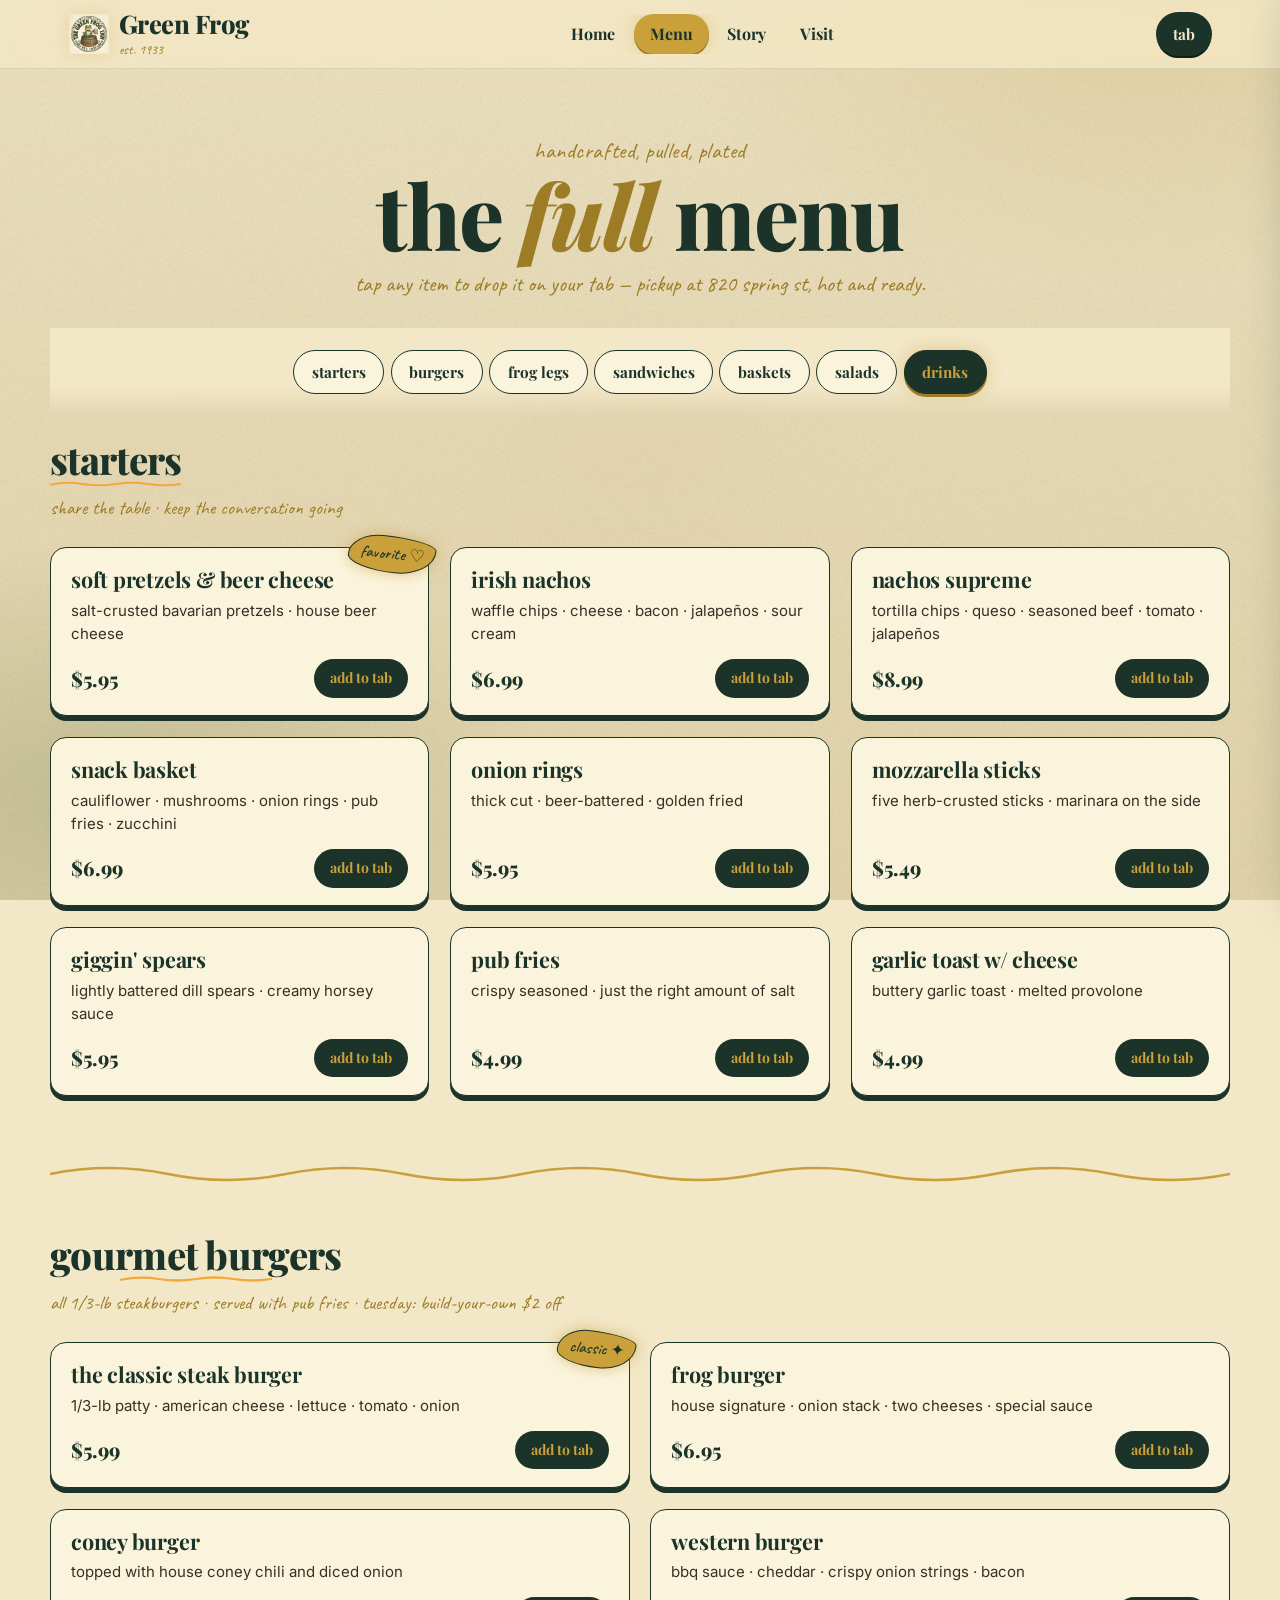
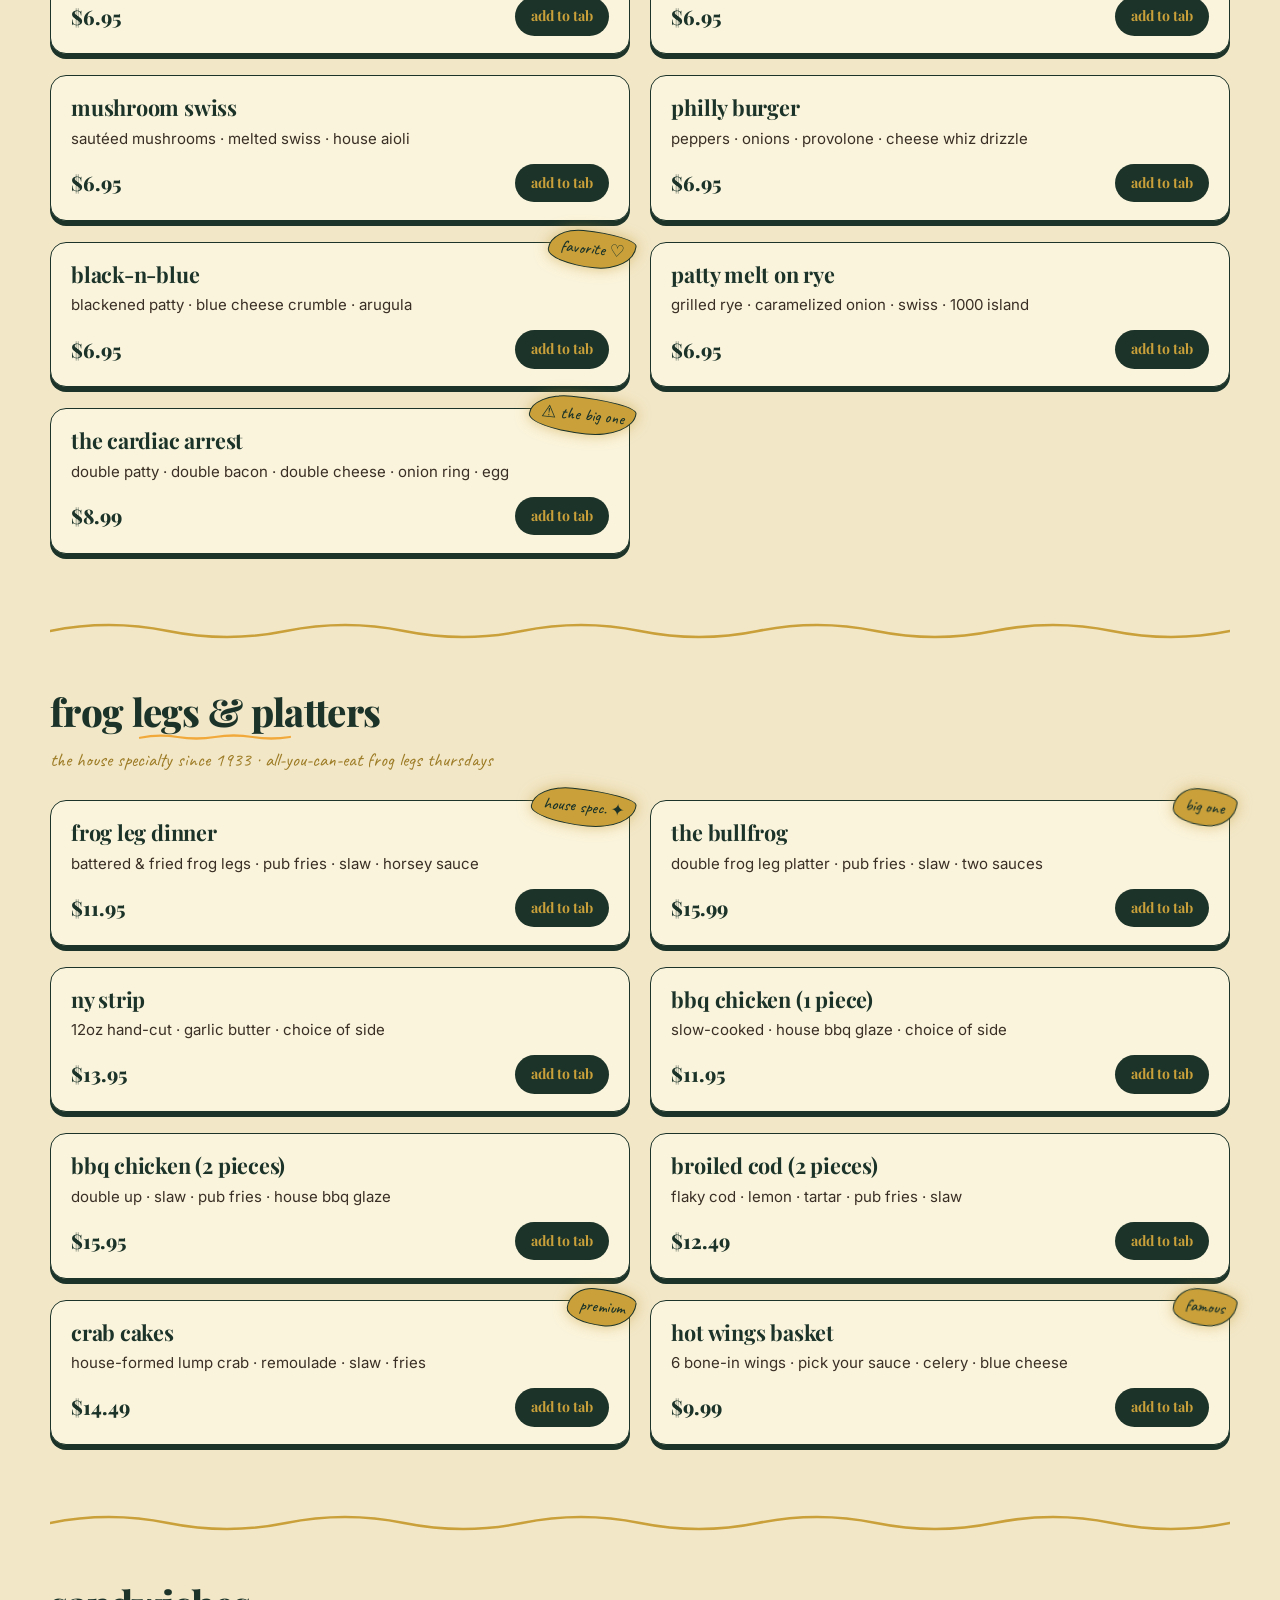
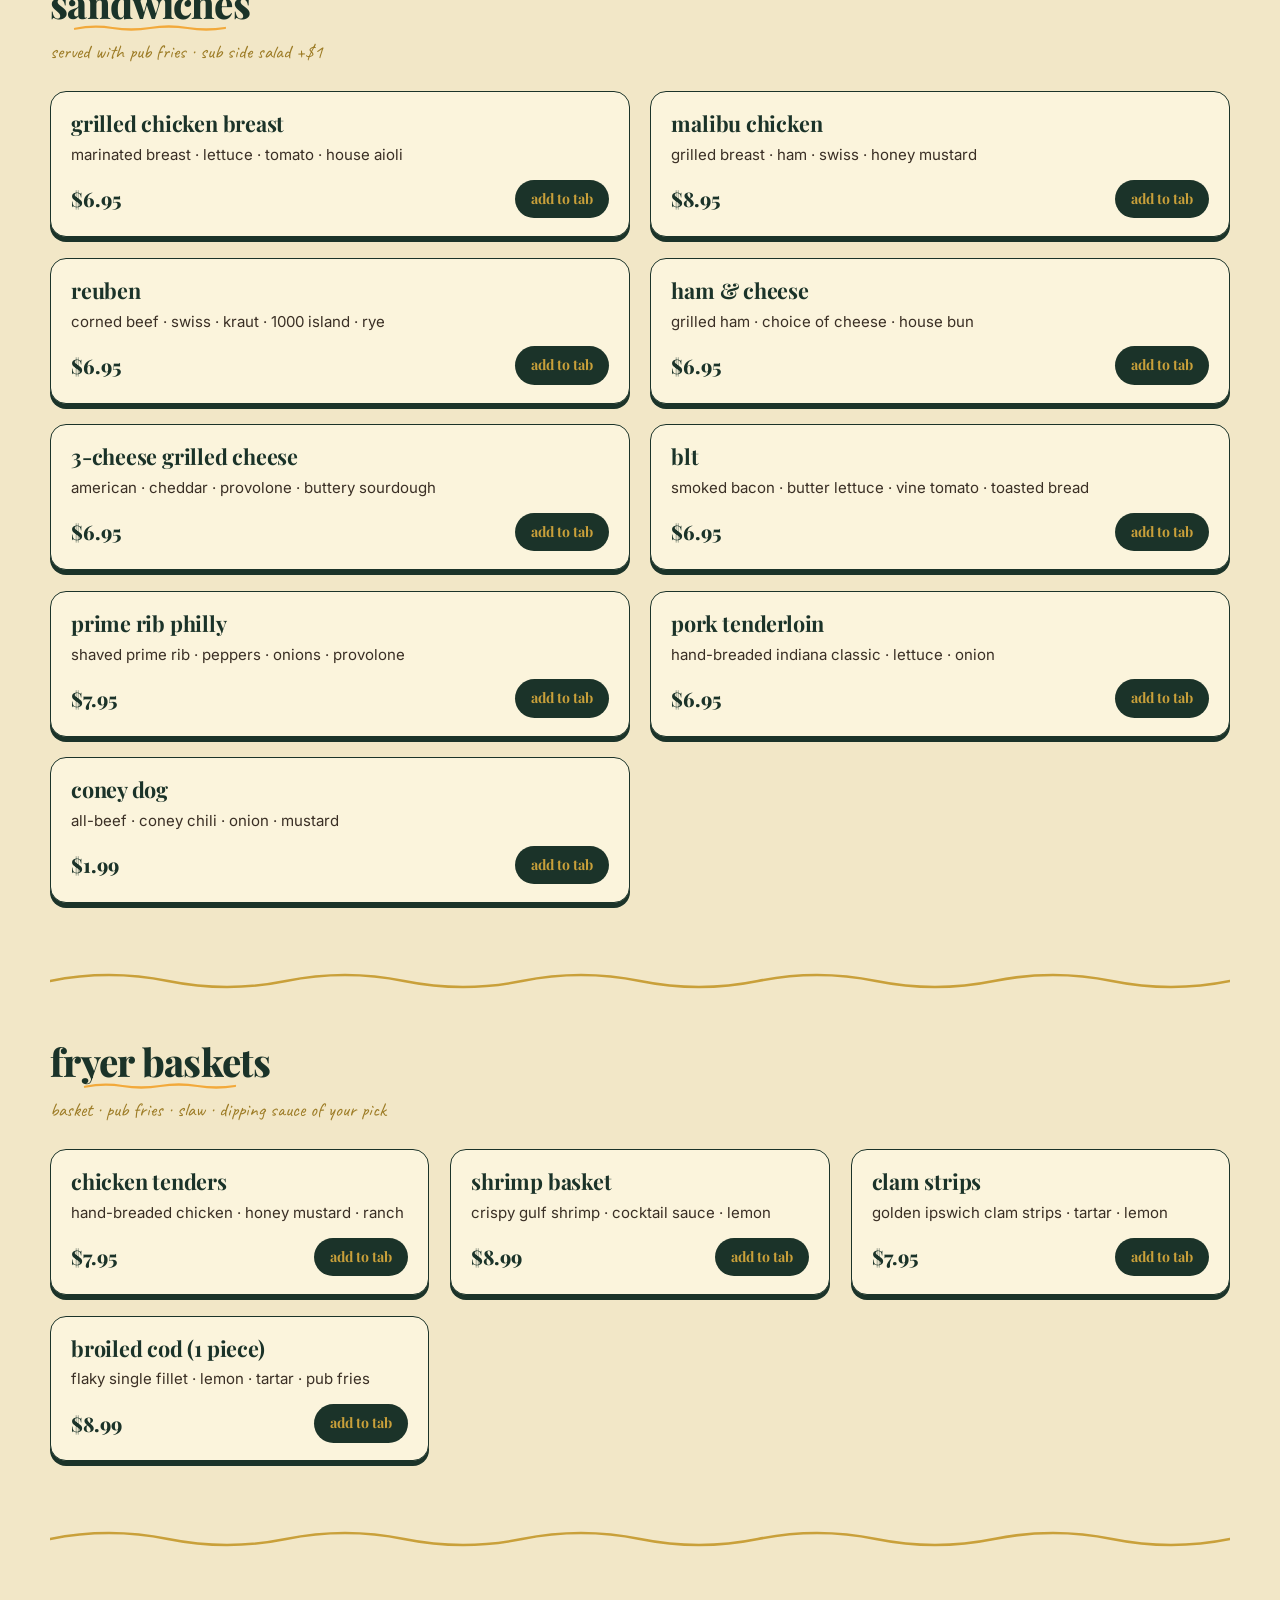
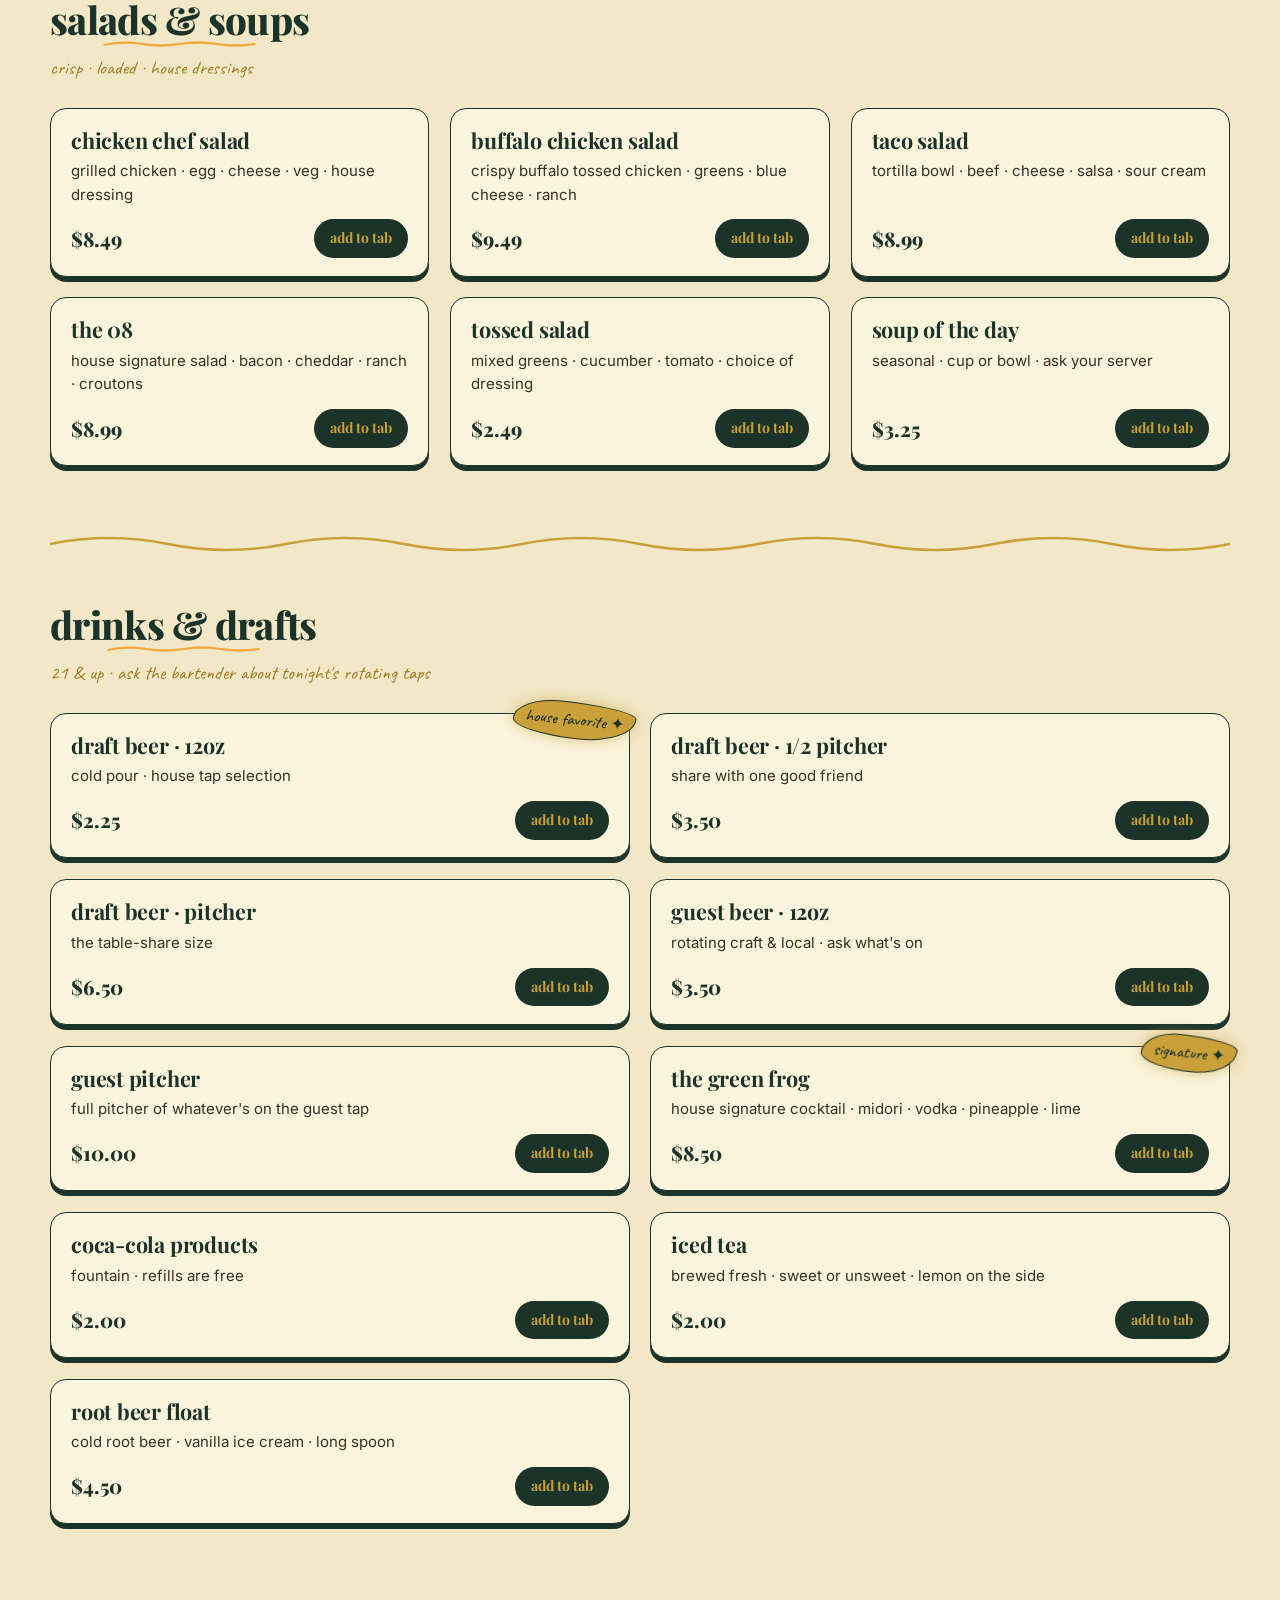
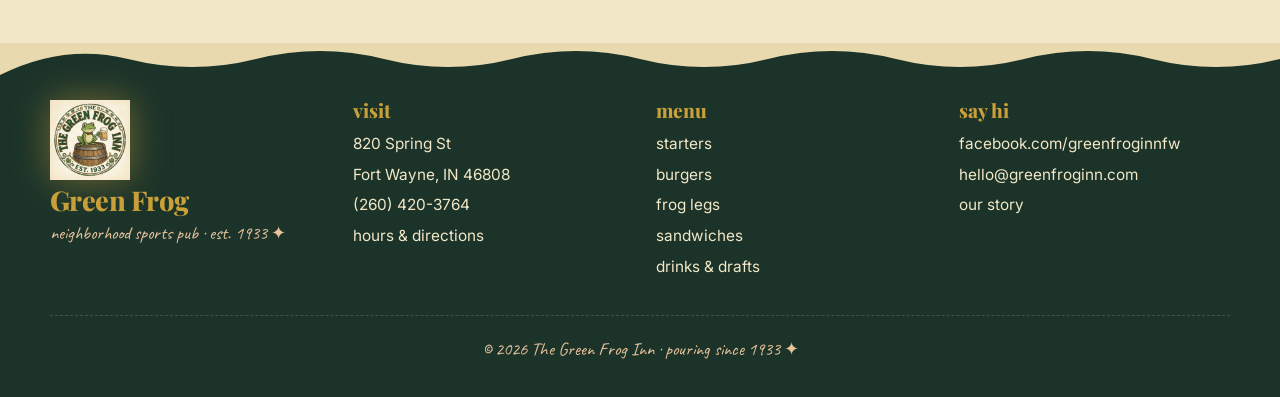
==== menu.html @ 56361b11 "feat: The Green Frog Inn — 1933 neighborhood sports pub demo site 5-page customer site (index/menu/s" ====
<!doctype html>
<html lang="en">
<head>
  <meta charset="utf-8">
  <meta name="viewport" content="width=device-width, initial-scale=1, viewport-fit=cover">
  <meta name="theme-color" content="#1B3329">
  <title>Menu — The Green Frog Inn · Fort Wayne sports pub since 1933</title>
  <meta name="description" content="The full Green Frog Inn menu — starters, gourmet burgers, signature frog legs, sandwiches, baskets, hot wings, drinks &amp; drafts. Order online for pickup at 820 Spring St, Fort Wayne.">
  <link rel="icon" href="assets/img/frog-nav.png">
  <link rel="preconnect" href="https://fonts.googleapis.com">
  <link rel="preconnect" href="https://fonts.gstatic.com" crossorigin>
  <link href="https://fonts.googleapis.com/css2?family=Caveat:wght@400;500;600;700&family=Inter:wght@400;500;600;700;800;900&family=Playfair+Display:ital,wght@0,400..900;1,400..900&display=swap" rel="stylesheet">
  <link rel="stylesheet" href="assets/css/base.css">
  <link rel="stylesheet" href="assets/css/components.css">
  <link rel="stylesheet" href="assets/css/pages.css">
</head>
<body>

<header class="nav" role="banner">
  <div class="wrap nav__row">
    <a class="nav__brand" href="index.html" aria-label="The Green Frog Inn home">
      <img src="assets/img/frog-mark.png" alt="">
      <span>
        <span class="nav__brand-text">Green Frog</span>
        <span class="nav__brand-tag">est. 1933</span>
      </span>
    </a>
    <nav class="nav__links" aria-label="Primary">
      <a class="nav__link" href="index.html">Home</a>
      <a class="nav__link" href="menu.html">Menu</a>
      <a class="nav__link" href="story.html">Story</a>
      <a class="nav__link" href="visit.html">Visit</a>
    </nav>
    <button class="nav__cart" data-cart-open aria-label="Open tab">
      <span>tab</span>
      <span class="nav__cart-count" data-cart-count style="display:none">0</span>
    </button>
  </div>
</header>

<section class="menu-hero wrap-narrow">
  <span class="eyebrow">handcrafted, pulled, plated</span>
  <h1>the <em>full</em> menu</h1>
  <p>tap any item to drop it on your tab — pickup at 820 spring st, hot and ready.</p>
</section>

<div class="wrap">
  <div class="menu-tabs">
    <button class="menu-tab is-active" data-menu-tab="starters">starters</button>
    <button class="menu-tab" data-menu-tab="burgers">burgers</button>
    <button class="menu-tab" data-menu-tab="frog-legs">frog legs</button>
    <button class="menu-tab" data-menu-tab="sandwiches">sandwiches</button>
    <button class="menu-tab" data-menu-tab="baskets">baskets</button>
    <button class="menu-tab" data-menu-tab="salads">salads</button>
    <button class="menu-tab" data-menu-tab="drinks">drinks</button>
  </div>
</div>

<!-- ========== STARTERS ========== -->
<section class="menu-section wrap" id="starters">
  <h2 class="menu-section__title">starters</h2>
  <p class="menu-section__sub">share the table · keep the conversation going</p>
  <div class="menu-grid">

    <article class="item-card">
      <span class="item-card__sticker">favorite ♡</span>
      <h3 class="item-card__name">soft pretzels &amp; beer cheese</h3>
      <p class="item-card__desc">salt-crusted bavarian pretzels · house beer cheese</p>
      <div class="item-card__row">
        <span class="item-card__price">$5.95</span>
        <button class="item-card__add" data-add data-id="pretzel" data-name="soft pretzels &amp; beer cheese" data-price="5.95" data-sub="house beer cheese" data-emoji="🥨"><span>add to tab</span></button>
      </div>
    </article>

    <article class="item-card">
      <h3 class="item-card__name">irish nachos</h3>
      <p class="item-card__desc">waffle chips · cheese · bacon · jalapeños · sour cream</p>
      <div class="item-card__row">
        <span class="item-card__price">$6.99</span>
        <button class="item-card__add" data-add data-id="irish-nachos" data-name="irish nachos" data-price="6.99" data-sub="loaded waffle chips" data-emoji="☘️"><span>add to tab</span></button>
      </div>
    </article>

    <article class="item-card">
      <h3 class="item-card__name">nachos supreme</h3>
      <p class="item-card__desc">tortilla chips · queso · seasoned beef · tomato · jalapeños</p>
      <div class="item-card__row">
        <span class="item-card__price">$8.99</span>
        <button class="item-card__add" data-add data-id="nachos-supreme" data-name="nachos supreme" data-price="8.99" data-sub="loaded · share-size" data-emoji="🌮"><span>add to tab</span></button>
      </div>
    </article>

    <article class="item-card">
      <h3 class="item-card__name">snack basket</h3>
      <p class="item-card__desc">cauliflower · mushrooms · onion rings · pub fries · zucchini</p>
      <div class="item-card__row">
        <span class="item-card__price">$6.99</span>
        <button class="item-card__add" data-add data-id="snack-basket" data-name="snack basket" data-price="6.99" data-sub="five things fried" data-emoji="🍟"><span>add to tab</span></button>
      </div>
    </article>

    <article class="item-card">
      <h3 class="item-card__name">onion rings</h3>
      <p class="item-card__desc">thick cut · beer-battered · golden fried</p>
      <div class="item-card__row">
        <span class="item-card__price">$5.95</span>
        <button class="item-card__add" data-add data-id="onion-rings" data-name="onion rings" data-price="5.95" data-sub="beer-battered" data-emoji="🧅"><span>add to tab</span></button>
      </div>
    </article>

    <article class="item-card">
      <h3 class="item-card__name">mozzarella sticks</h3>
      <p class="item-card__desc">five herb-crusted sticks · marinara on the side</p>
      <div class="item-card__row">
        <span class="item-card__price">$5.49</span>
        <button class="item-card__add" data-add data-id="mozz-sticks" data-name="mozzarella sticks" data-price="5.49" data-sub="5 sticks · marinara" data-emoji="🧀"><span>add to tab</span></button>
      </div>
    </article>

    <article class="item-card">
      <h3 class="item-card__name">giggin' spears</h3>
      <p class="item-card__desc">lightly battered dill spears · creamy horsey sauce</p>
      <div class="item-card__row">
        <span class="item-card__price">$5.95</span>
        <button class="item-card__add" data-add data-id="dill-spears" data-name="giggin' spears" data-price="5.95" data-sub="battered &amp; fried" data-emoji="🥒"><span>add to tab</span></button>
      </div>
    </article>

    <article class="item-card">
      <h3 class="item-card__name">pub fries</h3>
      <p class="item-card__desc">crispy seasoned · just the right amount of salt</p>
      <div class="item-card__row">
        <span class="item-card__price">$4.99</span>
        <button class="item-card__add" data-add data-id="pub-fries" data-name="pub fries" data-price="4.99" data-sub="house seasoning" data-emoji="🍟"><span>add to tab</span></button>
      </div>
    </article>

    <article class="item-card">
      <h3 class="item-card__name">garlic toast w/ cheese</h3>
      <p class="item-card__desc">buttery garlic toast · melted provolone</p>
      <div class="item-card__row">
        <span class="item-card__price">$4.99</span>
        <button class="item-card__add" data-add data-id="garlic-toast" data-name="garlic toast w/ cheese" data-price="4.99" data-sub="provolone melt" data-emoji="🧄"><span>add to tab</span></button>
      </div>
    </article>

  </div>
</section>

<div class="wrap"><div class="squiggle" aria-hidden="true"><svg viewBox="0 0 1200 28" preserveAspectRatio="none"><path d="M0 14 Q60 0 120 14 T240 14 T360 14 T480 14 T600 14 T720 14 T840 14 T960 14 T1080 14 T1200 14" fill="none" stroke="currentColor" stroke-width="3" stroke-linecap="round"/></svg></div></div>

<!-- ========== BURGERS ========== -->
<section class="menu-section wrap" id="burgers">
  <h2 class="menu-section__title">gourmet burgers</h2>
  <p class="menu-section__sub">all 1/3-lb steakburgers · served with pub fries · tuesday: build-your-own $2 off</p>
  <div class="menu-grid menu-grid--2">

    <article class="item-card">
      <span class="item-card__sticker">classic ✦</span>
      <h3 class="item-card__name">the classic steak burger</h3>
      <p class="item-card__desc">1/3-lb patty · american cheese · lettuce · tomato · onion</p>
      <div class="item-card__row">
        <span class="item-card__price">$5.99</span>
        <button class="item-card__add" data-add data-id="classic-burger" data-name="the classic steak burger" data-price="5.99" data-sub="1/3-lb · classic" data-emoji="🍔"><span>add to tab</span></button>
      </div>
    </article>

    <article class="item-card">
      <h3 class="item-card__name">frog burger</h3>
      <p class="item-card__desc">house signature · onion stack · two cheeses · special sauce</p>
      <div class="item-card__row">
        <span class="item-card__price">$6.95</span>
        <button class="item-card__add" data-add data-id="frog-burger" data-name="frog burger" data-price="6.95" data-sub="onion stack · two cheese" data-emoji="🐸"><span>add to tab</span></button>
      </div>
    </article>

    <article class="item-card">
      <h3 class="item-card__name">coney burger</h3>
      <p class="item-card__desc">topped with house coney chili and diced onion</p>
      <div class="item-card__row">
        <span class="item-card__price">$6.95</span>
        <button class="item-card__add" data-add data-id="coney-burger" data-name="coney burger" data-price="6.95" data-sub="coney chili · onion"><span>add to tab</span></button>
      </div>
    </article>

    <article class="item-card">
      <h3 class="item-card__name">western burger</h3>
      <p class="item-card__desc">bbq sauce · cheddar · crispy onion strings · bacon</p>
      <div class="item-card__row">
        <span class="item-card__price">$6.95</span>
        <button class="item-card__add" data-add data-id="western-burger" data-name="western burger" data-price="6.95" data-sub="bbq · bacon · onion"><span>add to tab</span></button>
      </div>
    </article>

    <article class="item-card">
      <h3 class="item-card__name">mushroom swiss</h3>
      <p class="item-card__desc">sautéed mushrooms · melted swiss · house aioli</p>
      <div class="item-card__row">
        <span class="item-card__price">$6.95</span>
        <button class="item-card__add" data-add data-id="mushroom-swiss" data-name="mushroom swiss burger" data-price="6.95" data-sub="mushrooms · swiss"><span>add to tab</span></button>
      </div>
    </article>

    <article class="item-card">
      <h3 class="item-card__name">philly burger</h3>
      <p class="item-card__desc">peppers · onions · provolone · cheese whiz drizzle</p>
      <div class="item-card__row">
        <span class="item-card__price">$6.95</span>
        <button class="item-card__add" data-add data-id="philly-burger" data-name="philly burger" data-price="6.95" data-sub="peppers · onions · cheese"><span>add to tab</span></button>
      </div>
    </article>

    <article class="item-card">
      <span class="item-card__sticker">favorite ♡</span>
      <h3 class="item-card__name">black-n-blue</h3>
      <p class="item-card__desc">blackened patty · blue cheese crumble · arugula</p>
      <div class="item-card__row">
        <span class="item-card__price">$6.95</span>
        <button class="item-card__add" data-add data-id="black-blue" data-name="black-n-blue burger" data-price="6.95" data-sub="blackened · blue cheese"><span>add to tab</span></button>
      </div>
    </article>

    <article class="item-card">
      <h3 class="item-card__name">patty melt on rye</h3>
      <p class="item-card__desc">grilled rye · caramelized onion · swiss · 1000 island</p>
      <div class="item-card__row">
        <span class="item-card__price">$6.95</span>
        <button class="item-card__add" data-add data-id="patty-melt" data-name="patty melt on rye" data-price="6.95" data-sub="rye · swiss · onion"><span>add to tab</span></button>
      </div>
    </article>

    <article class="item-card">
      <span class="item-card__sticker">⚠ the big one</span>
      <h3 class="item-card__name">the cardiac arrest</h3>
      <p class="item-card__desc">double patty · double bacon · double cheese · onion ring · egg</p>
      <div class="item-card__row">
        <span class="item-card__price">$8.99</span>
        <button class="item-card__add" data-add data-id="cardiac" data-name="the cardiac arrest" data-price="8.99" data-sub="double everything"><span>add to tab</span></button>
      </div>
    </article>

  </div>
</section>

<div class="wrap"><div class="squiggle" aria-hidden="true"><svg viewBox="0 0 1200 28" preserveAspectRatio="none"><path d="M0 14 Q60 0 120 14 T240 14 T360 14 T480 14 T600 14 T720 14 T840 14 T960 14 T1080 14 T1200 14" fill="none" stroke="currentColor" stroke-width="3" stroke-linecap="round"/></svg></div></div>

<!-- ========== FROG LEGS / PLATTERS ========== -->
<section class="menu-section wrap" id="frog-legs">
  <h2 class="menu-section__title">frog legs &amp; platters</h2>
  <p class="menu-section__sub">the house specialty since 1933 · all-you-can-eat frog legs thursdays</p>
  <div class="menu-grid menu-grid--2">

    <article class="item-card">
      <span class="item-card__sticker">house spec. ✦</span>
      <h3 class="item-card__name">frog leg dinner</h3>
      <p class="item-card__desc">battered &amp; fried frog legs · pub fries · slaw · horsey sauce</p>
      <div class="item-card__row">
        <span class="item-card__price">$11.95</span>
        <button class="item-card__add" data-add data-id="frog-legs" data-name="frog leg dinner" data-price="11.95" data-sub="signature · since 1933" data-emoji="🐸"><span>add to tab</span></button>
      </div>
    </article>

    <article class="item-card">
      <span class="item-card__sticker">big one</span>
      <h3 class="item-card__name">the bullfrog</h3>
      <p class="item-card__desc">double frog leg platter · pub fries · slaw · two sauces</p>
      <div class="item-card__row">
        <span class="item-card__price">$15.99</span>
        <button class="item-card__add" data-add data-id="bullfrog" data-name="the bullfrog" data-price="15.99" data-sub="double up · 2 sauces" data-emoji="🐸"><span>add to tab</span></button>
      </div>
    </article>

    <article class="item-card">
      <h3 class="item-card__name">ny strip</h3>
      <p class="item-card__desc">12oz hand-cut · garlic butter · choice of side</p>
      <div class="item-card__row">
        <span class="item-card__price">$13.95</span>
        <button class="item-card__add" data-add data-id="ny-strip" data-name="ny strip" data-price="13.95" data-sub="12oz hand-cut" data-emoji="🥩"><span>add to tab</span></button>
      </div>
    </article>

    <article class="item-card">
      <h3 class="item-card__name">bbq chicken (1 piece)</h3>
      <p class="item-card__desc">slow-cooked · house bbq glaze · choice of side</p>
      <div class="item-card__row">
        <span class="item-card__price">$11.95</span>
        <button class="item-card__add" data-add data-id="bbq-chicken-1" data-name="bbq chicken · 1 piece" data-price="11.95" data-sub="house bbq" data-emoji="🍗"><span>add to tab</span></button>
      </div>
    </article>

    <article class="item-card">
      <h3 class="item-card__name">bbq chicken (2 pieces)</h3>
      <p class="item-card__desc">double up · slaw · pub fries · house bbq glaze</p>
      <div class="item-card__row">
        <span class="item-card__price">$15.95</span>
        <button class="item-card__add" data-add data-id="bbq-chicken-2" data-name="bbq chicken · 2 pieces" data-price="15.95" data-sub="double · 2 sides" data-emoji="🍗"><span>add to tab</span></button>
      </div>
    </article>

    <article class="item-card">
      <h3 class="item-card__name">broiled cod (2 pieces)</h3>
      <p class="item-card__desc">flaky cod · lemon · tartar · pub fries · slaw</p>
      <div class="item-card__row">
        <span class="item-card__price">$12.49</span>
        <button class="item-card__add" data-add data-id="cod-2" data-name="broiled cod · 2 pieces" data-price="12.49" data-sub="lemon · tartar" data-emoji="🐟"><span>add to tab</span></button>
      </div>
    </article>

    <article class="item-card">
      <span class="item-card__sticker">premium</span>
      <h3 class="item-card__name">crab cakes</h3>
      <p class="item-card__desc">house-formed lump crab · remoulade · slaw · fries</p>
      <div class="item-card__row">
        <span class="item-card__price">$14.49</span>
        <button class="item-card__add" data-add data-id="crab-cakes" data-name="crab cakes" data-price="14.49" data-sub="lump · remoulade" data-emoji="🦀"><span>add to tab</span></button>
      </div>
    </article>

    <article class="item-card">
      <span class="item-card__sticker">famous</span>
      <h3 class="item-card__name">hot wings basket</h3>
      <p class="item-card__desc">6 bone-in wings · pick your sauce · celery · blue cheese</p>
      <div class="item-card__row">
        <span class="item-card__price">$9.99</span>
        <button class="item-card__add" data-add data-id="wings-basket" data-name="hot wings basket" data-price="9.99" data-sub="6 wings · pick sauce" data-emoji="🔥"><span>add to tab</span></button>
      </div>
    </article>

  </div>
</section>

<div class="wrap"><div class="squiggle" aria-hidden="true"><svg viewBox="0 0 1200 28" preserveAspectRatio="none"><path d="M0 14 Q60 0 120 14 T240 14 T360 14 T480 14 T600 14 T720 14 T840 14 T960 14 T1080 14 T1200 14" fill="none" stroke="currentColor" stroke-width="3" stroke-linecap="round"/></svg></div></div>

<!-- ========== SANDWICHES ========== -->
<section class="menu-section wrap" id="sandwiches">
  <h2 class="menu-section__title">sandwiches</h2>
  <p class="menu-section__sub">served with pub fries · sub side salad +$1</p>
  <div class="menu-grid menu-grid--2">

    <article class="item-card">
      <h3 class="item-card__name">grilled chicken breast</h3>
      <p class="item-card__desc">marinated breast · lettuce · tomato · house aioli</p>
      <div class="item-card__row">
        <span class="item-card__price">$6.95</span>
        <button class="item-card__add" data-add data-id="grilled-chicken" data-name="grilled chicken breast" data-price="6.95" data-sub="lettuce · tomato"><span>add to tab</span></button>
      </div>
    </article>

    <article class="item-card">
      <h3 class="item-card__name">malibu chicken</h3>
      <p class="item-card__desc">grilled breast · ham · swiss · honey mustard</p>
      <div class="item-card__row">
        <span class="item-card__price">$8.95</span>
        <button class="item-card__add" data-add data-id="malibu-chicken" data-name="malibu chicken" data-price="8.95" data-sub="ham · swiss · honey mustard"><span>add to tab</span></button>
      </div>
    </article>

    <article class="item-card">
      <h3 class="item-card__name">reuben</h3>
      <p class="item-card__desc">corned beef · swiss · kraut · 1000 island · rye</p>
      <div class="item-card__row">
        <span class="item-card__price">$6.95</span>
        <button class="item-card__add" data-add data-id="reuben" data-name="reuben" data-price="6.95" data-sub="corned beef · rye"><span>add to tab</span></button>
      </div>
    </article>

    <article class="item-card">
      <h3 class="item-card__name">ham &amp; cheese</h3>
      <p class="item-card__desc">grilled ham · choice of cheese · house bun</p>
      <div class="item-card__row">
        <span class="item-card__price">$6.95</span>
        <button class="item-card__add" data-add data-id="ham-cheese" data-name="ham &amp; cheese" data-price="6.95" data-sub="pick your cheese"><span>add to tab</span></button>
      </div>
    </article>

    <article class="item-card">
      <h3 class="item-card__name">3-cheese grilled cheese</h3>
      <p class="item-card__desc">american · cheddar · provolone · buttery sourdough</p>
      <div class="item-card__row">
        <span class="item-card__price">$6.95</span>
        <button class="item-card__add" data-add data-id="grilled-cheese" data-name="3-cheese grilled cheese" data-price="6.95" data-sub="three cheeses · sourdough" data-emoji="🧀"><span>add to tab</span></button>
      </div>
    </article>

    <article class="item-card">
      <h3 class="item-card__name">blt</h3>
      <p class="item-card__desc">smoked bacon · butter lettuce · vine tomato · toasted bread</p>
      <div class="item-card__row">
        <span class="item-card__price">$6.95</span>
        <button class="item-card__add" data-add data-id="blt" data-name="b.l.t." data-price="6.95" data-sub="classic" data-emoji="🥓"><span>add to tab</span></button>
      </div>
    </article>

    <article class="item-card">
      <h3 class="item-card__name">prime rib philly</h3>
      <p class="item-card__desc">shaved prime rib · peppers · onions · provolone</p>
      <div class="item-card__row">
        <span class="item-card__price">$7.95</span>
        <button class="item-card__add" data-add data-id="prime-philly" data-name="prime rib philly" data-price="7.95" data-sub="prime rib · provolone"><span>add to tab</span></button>
      </div>
    </article>

    <article class="item-card">
      <h3 class="item-card__name">pork tenderloin</h3>
      <p class="item-card__desc">hand-breaded indiana classic · lettuce · onion</p>
      <div class="item-card__row">
        <span class="item-card__price">$6.95</span>
        <button class="item-card__add" data-add data-id="pork-tenderloin" data-name="pork tenderloin" data-price="6.95" data-sub="hand-breaded"><span>add to tab</span></button>
      </div>
    </article>

    <article class="item-card">
      <h3 class="item-card__name">coney dog</h3>
      <p class="item-card__desc">all-beef · coney chili · onion · mustard</p>
      <div class="item-card__row">
        <span class="item-card__price">$1.99</span>
        <button class="item-card__add" data-add data-id="coney-dog" data-name="coney dog" data-price="1.99" data-sub="chili · onion · mustard" data-emoji="🌭"><span>add to tab</span></button>
      </div>
    </article>

  </div>
</section>

<div class="wrap"><div class="squiggle" aria-hidden="true"><svg viewBox="0 0 1200 28" preserveAspectRatio="none"><path d="M0 14 Q60 0 120 14 T240 14 T360 14 T480 14 T600 14 T720 14 T840 14 T960 14 T1080 14 T1200 14" fill="none" stroke="currentColor" stroke-width="3" stroke-linecap="round"/></svg></div></div>

<!-- ========== BASKETS ========== -->
<section class="menu-section wrap" id="baskets">
  <h2 class="menu-section__title">fryer baskets</h2>
  <p class="menu-section__sub">basket · pub fries · slaw · dipping sauce of your pick</p>
  <div class="menu-grid">

    <article class="item-card">
      <h3 class="item-card__name">chicken tenders</h3>
      <p class="item-card__desc">hand-breaded chicken · honey mustard · ranch</p>
      <div class="item-card__row">
        <span class="item-card__price">$7.95</span>
        <button class="item-card__add" data-add data-id="tenders" data-name="chicken tenders basket" data-price="7.95" data-sub="hand-breaded"><span>add to tab</span></button>
      </div>
    </article>

    <article class="item-card">
      <h3 class="item-card__name">shrimp basket</h3>
      <p class="item-card__desc">crispy gulf shrimp · cocktail sauce · lemon</p>
      <div class="item-card__row">
        <span class="item-card__price">$8.99</span>
        <button class="item-card__add" data-add data-id="shrimp-basket" data-name="shrimp basket" data-price="8.99" data-sub="gulf · cocktail" data-emoji="🦐"><span>add to tab</span></button>
      </div>
    </article>

    <article class="item-card">
      <h3 class="item-card__name">clam strips</h3>
      <p class="item-card__desc">golden ipswich clam strips · tartar · lemon</p>
      <div class="item-card__row">
        <span class="item-card__price">$7.95</span>
        <button class="item-card__add" data-add data-id="clams" data-name="clam strips basket" data-price="7.95" data-sub="ipswich · tartar"><span>add to tab</span></button>
      </div>
    </article>

    <article class="item-card">
      <h3 class="item-card__name">broiled cod (1 piece)</h3>
      <p class="item-card__desc">flaky single fillet · lemon · tartar · pub fries</p>
      <div class="item-card__row">
        <span class="item-card__price">$8.99</span>
        <button class="item-card__add" data-add data-id="cod-1" data-name="broiled cod · 1 piece" data-price="8.99" data-sub="single fillet"><span>add to tab</span></button>
      </div>
    </article>

  </div>
</section>

<div class="wrap"><div class="squiggle" aria-hidden="true"><svg viewBox="0 0 1200 28" preserveAspectRatio="none"><path d="M0 14 Q60 0 120 14 T240 14 T360 14 T480 14 T600 14 T720 14 T840 14 T960 14 T1080 14 T1200 14" fill="none" stroke="currentColor" stroke-width="3" stroke-linecap="round"/></svg></div></div>

<!-- ========== SALADS &amp; SOUPS ========== -->
<section class="menu-section wrap" id="salads">
  <h2 class="menu-section__title">salads &amp; soups</h2>
  <p class="menu-section__sub">crisp · loaded · house dressings</p>
  <div class="menu-grid">

    <article class="item-card">
      <h3 class="item-card__name">chicken chef salad</h3>
      <p class="item-card__desc">grilled chicken · egg · cheese · veg · house dressing</p>
      <div class="item-card__row">
        <span class="item-card__price">$8.49</span>
        <button class="item-card__add" data-add data-id="chef-salad" data-name="chicken chef salad" data-price="8.49" data-sub="grilled chicken · egg"><span>add to tab</span></button>
      </div>
    </article>

    <article class="item-card">
      <h3 class="item-card__name">buffalo chicken salad</h3>
      <p class="item-card__desc">crispy buffalo tossed chicken · greens · blue cheese · ranch</p>
      <div class="item-card__row">
        <span class="item-card__price">$9.49</span>
        <button class="item-card__add" data-add data-id="buffalo-salad" data-name="buffalo chicken salad" data-price="9.49" data-sub="buffalo · blue cheese"><span>add to tab</span></button>
      </div>
    </article>

    <article class="item-card">
      <h3 class="item-card__name">taco salad</h3>
      <p class="item-card__desc">tortilla bowl · beef · cheese · salsa · sour cream</p>
      <div class="item-card__row">
        <span class="item-card__price">$8.99</span>
        <button class="item-card__add" data-add data-id="taco-salad" data-name="taco salad" data-price="8.99" data-sub="loaded bowl"><span>add to tab</span></button>
      </div>
    </article>

    <article class="item-card">
      <h3 class="item-card__name">the 08</h3>
      <p class="item-card__desc">house signature salad · bacon · cheddar · ranch · croutons</p>
      <div class="item-card__row">
        <span class="item-card__price">$8.99</span>
        <button class="item-card__add" data-add data-id="the-08" data-name="the 08 salad" data-price="8.99" data-sub="house signature"><span>add to tab</span></button>
      </div>
    </article>

    <article class="item-card">
      <h3 class="item-card__name">tossed salad</h3>
      <p class="item-card__desc">mixed greens · cucumber · tomato · choice of dressing</p>
      <div class="item-card__row">
        <span class="item-card__price">$2.49</span>
        <button class="item-card__add" data-add data-id="tossed-salad" data-name="tossed salad" data-price="2.49" data-sub="side · house dressing" data-emoji="🥗"><span>add to tab</span></button>
      </div>
    </article>

    <article class="item-card">
      <h3 class="item-card__name">soup of the day</h3>
      <p class="item-card__desc">seasonal · cup or bowl · ask your server</p>
      <div class="item-card__row">
        <span class="item-card__price">$3.25</span>
        <button class="item-card__add" data-add data-id="soup-day" data-name="soup of the day" data-price="3.25" data-sub="cup · seasonal" data-emoji="🥣"><span>add to tab</span></button>
      </div>
    </article>

  </div>
</section>

<div class="wrap"><div class="squiggle" aria-hidden="true"><svg viewBox="0 0 1200 28" preserveAspectRatio="none"><path d="M0 14 Q60 0 120 14 T240 14 T360 14 T480 14 T600 14 T720 14 T840 14 T960 14 T1080 14 T1200 14" fill="none" stroke="currentColor" stroke-width="3" stroke-linecap="round"/></svg></div></div>

<!-- ========== DRINKS ========== -->
<section class="menu-section wrap" id="drinks">
  <h2 class="menu-section__title">drinks &amp; drafts</h2>
  <p class="menu-section__sub">21 &amp; up · ask the bartender about tonight's rotating taps</p>
  <div class="menu-grid menu-grid--2">

    <article class="item-card">
      <span class="item-card__sticker">house favorite ✦</span>
      <h3 class="item-card__name">draft beer · 12oz</h3>
      <p class="item-card__desc">cold pour · house tap selection</p>
      <div class="item-card__row">
        <span class="item-card__price">$2.25</span>
        <button class="item-card__add" data-add data-id="draft-12" data-name="draft beer · 12oz" data-price="2.25" data-sub="house tap" data-emoji="🍺"><span>add to tab</span></button>
      </div>
    </article>

    <article class="item-card">
      <h3 class="item-card__name">draft beer · 1/2 pitcher</h3>
      <p class="item-card__desc">share with one good friend</p>
      <div class="item-card__row">
        <span class="item-card__price">$3.50</span>
        <button class="item-card__add" data-add data-id="draft-half" data-name="draft beer · half pitcher" data-price="3.50" data-sub="half pitcher" data-emoji="🍺"><span>add to tab</span></button>
      </div>
    </article>

    <article class="item-card">
      <h3 class="item-card__name">draft beer · pitcher</h3>
      <p class="item-card__desc">the table-share size</p>
      <div class="item-card__row">
        <span class="item-card__price">$6.50</span>
        <button class="item-card__add" data-add data-id="draft-pitcher" data-name="draft beer · pitcher" data-price="6.50" data-sub="full pitcher" data-emoji="🍺"><span>add to tab</span></button>
      </div>
    </article>

    <article class="item-card">
      <h3 class="item-card__name">guest beer · 12oz</h3>
      <p class="item-card__desc">rotating craft &amp; local · ask what's on</p>
      <div class="item-card__row">
        <span class="item-card__price">$3.50</span>
        <button class="item-card__add" data-add data-id="guest-12" data-name="guest beer · 12oz" data-price="3.50" data-sub="rotating craft" data-emoji="🍻"><span>add to tab</span></button>
      </div>
    </article>

    <article class="item-card">
      <h3 class="item-card__name">guest pitcher</h3>
      <p class="item-card__desc">full pitcher of whatever's on the guest tap</p>
      <div class="item-card__row">
        <span class="item-card__price">$10.00</span>
        <button class="item-card__add" data-add data-id="guest-pitcher" data-name="guest pitcher" data-price="10.00" data-sub="guest tap · full" data-emoji="🍻"><span>add to tab</span></button>
      </div>
    </article>

    <article class="item-card">
      <span class="item-card__sticker">signature ✦</span>
      <h3 class="item-card__name">the green frog</h3>
      <p class="item-card__desc">house signature cocktail · midori · vodka · pineapple · lime</p>
      <div class="item-card__row">
        <span class="item-card__price">$8.50</span>
        <button class="item-card__add" data-add data-id="green-frog-drink" data-name="the green frog (cocktail)" data-price="8.50" data-sub="midori · vodka · lime" data-emoji="🐸"><span>add to tab</span></button>
      </div>
    </article>

    <article class="item-card">
      <h3 class="item-card__name">coca-cola products</h3>
      <p class="item-card__desc">fountain · refills are free</p>
      <div class="item-card__row">
        <span class="item-card__price">$2.00</span>
        <button class="item-card__add" data-add data-id="soda" data-name="fountain soda" data-price="2.00" data-sub="free refills"><span>add to tab</span></button>
      </div>
    </article>

    <article class="item-card">
      <h3 class="item-card__name">iced tea</h3>
      <p class="item-card__desc">brewed fresh · sweet or unsweet · lemon on the side</p>
      <div class="item-card__row">
        <span class="item-card__price">$2.00</span>
        <button class="item-card__add" data-add data-id="iced-tea" data-name="iced tea" data-price="2.00" data-sub="sweet or unsweet" data-emoji="🍋"><span>add to tab</span></button>
      </div>
    </article>

    <article class="item-card">
      <h3 class="item-card__name">root beer float</h3>
      <p class="item-card__desc">cold root beer · vanilla ice cream · long spoon</p>
      <div class="item-card__row">
        <span class="item-card__price">$4.50</span>
        <button class="item-card__add" data-add data-id="root-beer-float" data-name="root beer float" data-price="4.50" data-sub="vanilla scoop" data-emoji="🍦"><span>add to tab</span></button>
      </div>
    </article>

  </div>
</section>

<footer class="footer">
  <div class="footer__grid">
    <div class="footer__brand">
      <img src="assets/img/frog-mark.png" alt="">
      <div class="footer__brand-text">Green Frog</div>
      <span class="footer__brand-tag">neighborhood sports pub · est. 1933 ✦</span>
    </div>
    <div>
      <h4 class="footer__title">visit</h4>
      <div class="footer__list">
        <a>820 Spring St</a>
        <a>Fort Wayne, IN 46808</a>
        <a href="tel:+12604203764">(260) 420-3764</a>
        <a href="visit.html">hours &amp; directions</a>
      </div>
    </div>
    <div>
      <h4 class="footer__title">menu</h4>
      <div class="footer__list">
        <a href="menu.html#starters">starters</a>
        <a href="menu.html#burgers">burgers</a>
        <a href="menu.html#frog-legs">frog legs</a>
        <a href="menu.html#sandwiches">sandwiches</a>
        <a href="menu.html#drinks">drinks &amp; drafts</a>
      </div>
    </div>
    <div>
      <h4 class="footer__title">say hi</h4>
      <div class="footer__list">
        <a href="https://www.facebook.com/greenfroginnfw" target="_blank" rel="noopener">facebook.com/greenfroginnfw</a>
        <a href="mailto:hello@greenfroginn.com">hello@greenfroginn.com</a>
        <a href="story.html">our story</a>
      </div>
    </div>
  </div>
  <div class="footer__bottom">© 2026 The Green Frog Inn · pouring since 1933 ✦</div>
</footer>

<aside class="cart-drawer" data-cart-drawer aria-hidden="true">
  <div class="cart-drawer__scrim"></div>
  <div class="cart-drawer__panel">
    <div class="cart-drawer__header">
      <h2 class="cart-drawer__title">your tab ✦</h2>
      <button class="cart-drawer__close" data-cart-close aria-label="Close tab">×</button>
    </div>
    <div class="cart-list" data-cart-list></div>
    <div class="cart-empty" data-cart-empty>
      <img src="assets/img/frog-mark.png" alt="">
      <p>nothing on the tab yet — pick something good</p>
      <a class="btn btn--ember btn--small" href="menu.html" style="margin-top:1rem">browse menu</a>
    </div>
    <div class="cart-foot">
      <div class="cart-total">
        <span>total <small>(pickup)</small></span>
        <span data-cart-total>$0.00</span>
      </div>
      <button class="btn btn--ember cart-checkout" data-cart-checkout>place pickup order →</button>
      <p style="text-align:center;margin-top:.7rem;font-family:var(--font-hand);color:var(--ember-deep);font-size:1.05rem">order online, pick up at 820 spring st</p>
    </div>
  </div>
</aside>

<div class="modal" data-modal hidden role="dialog" aria-modal="true" aria-labelledby="modal-title-m">
  <div class="modal__scrim" data-modal-close></div>
  <div class="modal__panel">
    <header class="modal__header">
      <h2 id="modal-title-m" data-modal-title>customize</h2>
      <button class="modal__close" type="button" data-modal-close aria-label="Close">×</button>
    </header>
    <p class="modal__desc" data-modal-desc></p>
    <div data-modal-groups></div>
    <footer class="modal__footer">
      <div class="modal__total"><span>total</span> <span data-modal-total>$0.00</span></div>
      <div class="modal__buttons">
        <button class="modal__remove" type="button" data-modal-remove style="display:none">remove from tab</button>
        <button class="btn btn--ember modal__add" type="button" data-modal-confirm>add to tab</button>
      </div>
    </footer>
  </div>
</div>

<div class="toast" data-toast role="status" aria-live="polite"></div>

<script src="assets/js/customize.js"></script>
<script src="assets/js/cart.js"></script>
<script src="assets/js/main.js"></script>
</body>
</html>
---- assets/css/base.css ----
/* =========================================================
   THE GREEN FROG INN — Base + Tokens
   "Pond & brass": neighborhood sports pub established 1933.
   Vintage tavern. Forest green. Warm brass. Lily pads.
   Come for the drinks, stay for the company.
   ========================================================= */

:root {
  /* ---------- Color palette ---------- */
  /* Forest — primary canvas (deep moss/pond green) */
  --midnight:      #1B3329;  /* deep forest, almost black-green */
  --midnight-deep: #0F1F18;  /* darkest pond ink */
  --dusk:          #2E4D3C;  /* lighter forest */
  --dusk-2:        #426B53;  /* hover/border forest */

  /* Brass — primary accent (warm pub brass/gold) */
  --ember:         #C9A03A;  /* warm brass */
  --ember-deep:    #9D7C26;  /* deeper antiqued brass */
  --ember-glow:    #E8C868;  /* polished brass glow */

  /* Honey — secondary warm (gilded gold) */
  --honey:         #D9B65D;  /* honey gold */
  --honey-soft:    #F2DD9C;  /* soft honey */

  /* Moss — sage/lily-pad green accent */
  --moss:          #6F9456;  /* lily pad green */
  --moss-deep:     #4B6E3A;  /* leaf-back deep green */

  /* Peach — copper rust accent (warm) */
  --peach:         #C77441;  /* copper rust */
  --peach-soft:    #E8C29B;  /* soft warm sand */

  /* Parchment — page backdrop (aged paper) */
  --cream:         #F2E7C7;  /* warm aged cream */
  --cream-2:       #E8D9AE;  /* deeper cream parchment */
  --cream-3:       #D3BD86;  /* sandstone */
  --paper:         #FBF4DC;  /* lightest aged paper */

  /* Neutrals */
  --ink:           #1A1410;  /* darkest brown-black */
  --ink-soft:      #3A2F25;  /* warm dark */
  --bone:          #FCF6E2;

  /* Pond / frog accent */
  --pond:          #0F2D24;  /* deep pond water */
  --frog-belly:    #E8DC9B;  /* pale frog-belly yellow-cream */
  --lily-bloom:    #F2C2D8;  /* lily bloom pink (subtle accent) */

  /* ---------- Type ---------- */
  --font-display: 'Playfair Display', 'Iowan Old Style', Georgia, serif;
  --font-body:    'Inter', system-ui, -apple-system, sans-serif;
  --font-hand:    'Caveat', 'Bradley Hand', cursive;
  --font-mono:    'JetBrains Mono', 'Courier New', monospace;

  /* ---------- Sizing ---------- */
  --fs-eyebrow: 0.78rem;
  --fs-body:    1.05rem;
  --fs-lead:    1.25rem;
  --fs-h6:      1.15rem;
  --fs-h5:      1.4rem;
  --fs-h4:      1.85rem;
  --fs-h3:      2.4rem;
  --fs-h2:      clamp(2rem, 4.6vw, 3.6rem);
  --fs-h1:      clamp(2.2rem, 7vw, 5.6rem);
  --fs-mega:    clamp(3.4rem, 11vw, 8.4rem);

  /* ---------- Spacing ---------- */
  --gap-1: .35rem;
  --gap-2: .7rem;
  --gap-3: 1.1rem;
  --gap-4: 1.6rem;
  --gap-5: 2.4rem;
  --gap-6: 3.5rem;
  --gap-7: 5rem;
  --gap-8: 7rem;

  /* ---------- Radii ---------- */
  --r-blob:   55% 45% 60% 40% / 40% 55% 45% 60%;
  --r-blob-2: 38% 62% 45% 55% / 60% 30% 70% 40%;
  --r-pill:   999px;
  --r-card:   16px;
  --r-soft:   12px;

  /* ---------- Shadows ---------- */
  --sh-paper:    0 1px 0 rgba(15,31,24,.04), 0 18px 32px -14px rgba(15,31,24,.28);
  --sh-pop:      0 6px 0 var(--midnight);
  --sh-pop-sm:   0 4px 0 var(--midnight);
  --sh-pop-ember:0 4px 0 var(--ember-deep);
  --sh-glow:     0 0 24px rgba(201,160,58,.45), 0 0 50px rgba(201,160,58,.18);
  --sh-glow-sm:  0 0 14px rgba(201,160,58,.55);
  --sh-glow-moss:0 0 18px rgba(111,148,86,.40);

  /* ---------- Motion ---------- */
  --ease-glow:    cubic-bezier(.22,.61,.36,1);
  --ease-bouncy:  cubic-bezier(.34,1.32,.64,1);
  --ease-soft:    cubic-bezier(.4,.05,.2,1);
  --ease-hop:     cubic-bezier(.5,1.8,.4,.9);
}

/* ---------- Reset ---------- */
*, *::before, *::after { box-sizing: border-box; margin: 0; padding: 0; }
html { scroll-behavior: smooth; -webkit-text-size-adjust: 100%; }
body {
  font-family: var(--font-body);
  font-size: var(--fs-body);
  font-weight: 400;
  line-height: 1.6;
  color: var(--ink-soft);
  background: var(--cream);
  overflow-x: hidden;
  min-height: 100vh;
  position: relative;
  -webkit-font-smoothing: antialiased;
  -moz-osx-font-smoothing: grayscale;
}
img, svg, video { display: block; max-width: 100%; height: auto; }
button { font: inherit; cursor: pointer; border: 0; background: none; color: inherit; }
a { color: inherit; text-decoration: none; }
ul { list-style: none; }
input, textarea, select { font: inherit; color: inherit; }

/* ---------- Page atmosphere — aged parchment + pond mist ---------- */
body::before {
  content: "";
  position: fixed; inset: 0; z-index: 0; pointer-events: none;
  opacity: .25; mix-blend-mode: multiply;
  background-image: url("data:image/svg+xml;utf8,<svg xmlns='http://www.w3.org/2000/svg' width='260' height='260'><filter id='n'><feTurbulence type='fractalNoise' baseFrequency='1.5' numOctaves='2' stitchTiles='stitch'/><feColorMatrix values='0 0 0 0 0.12 0 0 0 0 0.10 0 0 0 0 0.07 0 0 0 0.55 0'/></filter><rect width='100%' height='100%' filter='url(%23n)'/></svg>");
}

/* Forest-to-amber wash, anchored to scroll — pond reflection */
body::after {
  content: "";
  position: fixed; inset: 0; z-index: -1; pointer-events: none;
  background:
    radial-gradient(55% 45% at 90% 0%, rgba(201,160,58,.22), transparent 70%),
    radial-gradient(50% 40% at 8% 88%, rgba(75,110,58,.20), transparent 70%),
    radial-gradient(30% 30% at 50% 50%, rgba(232,194,155,.10), transparent 70%),
    linear-gradient(180deg, var(--cream) 0%, var(--cream-2) 100%);
}

main, section, header, footer, nav { position: relative; z-index: 1; }

/* ---------- Typography presets ---------- */
.eyebrow {
  font-family: var(--font-hand);
  font-size: 1.4rem;
  color: var(--ember-deep);
  display: inline-block;
  letter-spacing: .02em;
}
.hand {
  font-family: var(--font-hand);
  color: var(--ember-deep);
  font-weight: 500;
}
.display {
  font-family: var(--font-display);
  font-weight: 800;
  letter-spacing: -.02em;
  line-height: .95;
  color: var(--midnight);
}

h1, h2, h3, h4 {
  font-family: var(--font-display);
  font-weight: 800;
  line-height: 1.05;
  letter-spacing: -.018em;
  color: var(--midnight);
}
h1 { font-size: var(--fs-h1); line-height: 1.0; }
h2 { font-size: var(--fs-h2); }
h3 { font-size: var(--fs-h3); }
h4 { font-size: var(--fs-h4); }
p { max-width: 64ch; }
strong { color: var(--midnight); font-weight: 700; }
em {
  font-style: italic;
  color: var(--ember-deep);
  font-family: var(--font-display);
}

/* ---------- Layout helpers ---------- */
.wrap        { width: min(1180px, 100% - 2.4rem); margin-inline: auto; }
.wrap-narrow { width: min(820px,  100% - 2.4rem); margin-inline: auto; }
.section       { padding-block: var(--gap-7); }
.section-tight { padding-block: var(--gap-6); }

/* ---------- Selection / Focus ---------- */
::selection { background: var(--ember); color: var(--midnight); }
:focus-visible {
  outline: 2px solid var(--ember-deep);
  outline-offset: 3px;
  border-radius: 6px;
}

/* ---------- Reveal on scroll ---------- */
[data-reveal] {
  opacity: 0;
  transform: translateY(28px);
  transition: opacity .75s var(--ease-soft), transform .75s var(--ease-glow);
}
[data-reveal].is-revealed { opacity: 1; transform: none; }
[data-reveal][data-reveal-delay="1"] { transition-delay: .08s; }
[data-reveal][data-reveal-delay="2"] { transition-delay: .18s; }
[data-reveal][data-reveal-delay="3"] { transition-delay: .28s; }
[data-reveal][data-reveal-delay="4"] { transition-delay: .38s; }

/* ---------- Brass glow animation (signature) ---------- */
@keyframes ember-pulse {
  0%, 100% {
    box-shadow:
      0 0 0 rgba(201,160,58,0),
      0 0 18px rgba(201,160,58,.45),
      0 0 40px rgba(201,160,58,.18);
  }
  50% {
    box-shadow:
      0 0 2px rgba(232,200,104,.7),
      0 0 36px rgba(201,160,58,.65),
      0 0 70px rgba(201,160,58,.35);
  }
}

/* ---------- Lily pad drift (replaces firefly drift) ---------- */
@keyframes firefly-drift {
  0%, 100% { transform: translate(0, 0) rotate(0deg); }
  25%      { transform: translate(8px, -10px) rotate(6deg); }
  50%      { transform: translate(-4px, -18px) rotate(-4deg); }
  75%      { transform: translate(-10px, -6px) rotate(3deg); }
}

/* ---------- Frog hop (the signature motion) ---------- */
@keyframes frog-hop {
  0%, 60%, 100% { transform: translateY(0); }
  20%           { transform: translateY(-14px) scaleY(.96); }
  35%           { transform: translateY(-6px)  scaleY(1.06); }
}

/* ---------- Pond ripple ---------- */
@keyframes pond-ripple {
  0%   { transform: scale(.85); opacity: 0; }
  20%  { opacity: .6; }
  100% { transform: scale(1.8); opacity: 0; }
}

/* ---------- Brass flicker (lantern flicker, gentle) ---------- */
@keyframes glow-flicker {
  0%, 100% { opacity: .9;  filter: brightness(1); }
  45%      { opacity: 1;   filter: brightness(1.12); }
  55%      { opacity: .8;  filter: brightness(.94); }
}

/* ---------- Bubble float (rising bubbles in hero) ---------- */
@keyframes bubble-rise {
  0%   { transform: translateY(0)     scale(.85); opacity: 0; }
  10%  { opacity: .8; }
  90%  { opacity: .55; }
  100% { transform: translateY(-180px) scale(1.15); opacity: 0; }
}

/* ---------- Beer foam wobble (subtle, for accents) ---------- */
@keyframes foam-wobble {
  0%, 100% { transform: translateY(0)  rotate(0deg); }
  50%      { transform: translateY(-2px) rotate(.6deg); }
}

/* ---------- Reduced motion ---------- */
@media (prefers-reduced-motion: reduce) {
  *, *::before, *::after {
    animation-duration: 0.01ms !important;
    animation-iteration-count: 1 !important;
    transition-duration: 0.01ms !important;
    scroll-behavior: auto !important;
  }
}
---- assets/css/components.css ----
/* =========================================================
   FIREFLY — Components
   Glow-forward, refined, established neighborhood institution
   ========================================================= */

/* ---------- NAV — sticky, glowing edge on scroll ---------- */
.nav {
  position: sticky;
  top: 0;
  z-index: 50;
  backdrop-filter: blur(14px) saturate(140%);
  -webkit-backdrop-filter: blur(14px) saturate(140%);
  background: rgba(242,231,199,.82);
  border-bottom: 1px solid rgba(27,51,41,.10);
  transition: box-shadow .3s var(--ease-soft);
}
.nav.is-scrolled {
  box-shadow: 0 4px 24px -8px rgba(27,51,41,.18);
  background: rgba(242,231,199,.92);
}
.nav__row {
  display: grid;
  grid-template-columns: auto 1fr auto;
  align-items: center;
  gap: 1rem;
  padding: .7rem 1.2rem;
}
.nav__brand {
  display: inline-flex; align-items: center; gap: .6rem;
  text-decoration: none;
  flex-shrink: 0;
}
.nav__brand img {
  height: 40px; width: auto;
  filter: drop-shadow(0 0 8px rgba(201,160,58,.25));
  transition: transform .4s var(--ease-bouncy), filter .3s;
}
.nav__brand:hover img {
  transform: rotate(-8deg) scale(1.08);
  filter: drop-shadow(0 0 14px rgba(201,160,58,.55));
}
.nav__brand-text {
  font-family: var(--font-display);
  font-weight: 800;
  font-size: 1.6rem;
  color: var(--midnight);
  letter-spacing: -.02em;
  line-height: 1;
  font-variation-settings: "opsz" 144, "SOFT" 30;
}
.nav__brand-tag {
  display: block;
  font-family: var(--font-hand);
  color: var(--ember-deep);
  font-size: .85rem;
  margin-top: 1px;
  line-height: 1;
}

.nav__links {
  display: flex; align-items: center; gap: .15rem;
  justify-content: center;
  overflow-x: auto;
  scrollbar-width: none;
  scroll-snap-type: x proximity;
}
.nav__links::-webkit-scrollbar { display: none; }
.nav__link {
  position: relative;
  font-family: var(--font-display);
  font-weight: 700;
  font-size: 1rem;
  color: var(--midnight);
  padding: .45rem 1rem;
  border-radius: var(--r-pill);
  white-space: nowrap;
  scroll-snap-align: center;
  transition: color .25s, background .25s;
  font-variation-settings: "opsz" 36, "SOFT" 50;
}
.nav__link::before {
  content: "";
  position: absolute;
  inset: auto 1rem 4px;
  height: 2px;
  background: var(--ember);
  border-radius: 2px;
  transform: scaleX(0);
  transform-origin: center;
  transition: transform .35s var(--ease-bouncy);
}
.nav__link:hover { color: var(--ember-deep); }
.nav__link:hover::before { transform: scaleX(1); }
.nav__link.is-active {
  color: var(--midnight);
  background: var(--ember);
  box-shadow: 0 2px 0 var(--ember-deep), 0 0 18px rgba(201,160,58,.35);
}
.nav__link.is-active::before { display: none; }

.nav__cart {
  display: inline-flex; align-items: center; gap: .45rem;
  padding: .55rem 1rem;
  background: var(--midnight);
  color: var(--cream);
  border-radius: var(--r-pill);
  font-family: var(--font-display);
  font-weight: 700;
  font-size: .95rem;
  box-shadow: 0 0 0 1px var(--midnight), 0 3px 0 var(--midnight-deep);
  transition: transform .25s var(--ease-bouncy), box-shadow .25s, background .25s;
  flex-shrink: 0;
  font-variation-settings: "opsz" 36;
}
.nav__cart:hover {
  background: var(--ember-deep);
  transform: translateY(-2px);
  box-shadow: 0 0 0 1px var(--ember-deep), 0 5px 0 var(--midnight-deep), 0 0 22px rgba(201,160,58,.4);
}
.nav__cart:active { transform: translateY(1px); box-shadow: 0 0 0 1px var(--midnight), 0 1px 0 var(--midnight-deep); }
.nav__cart-count {
  display: inline-grid; place-items: center;
  min-width: 22px; height: 22px;
  border-radius: var(--r-pill);
  background: var(--ember);
  color: var(--midnight);
  font-size: .8rem; font-weight: 800;
  padding: 0 6px;
}

/* MOBILE NAV — collapses to a single visible row, with brand + cart + a hamburger-pill */
@media (max-width: 760px) {
  .nav__row {
    grid-template-columns: 1fr auto;
    grid-template-rows: auto auto;
    grid-template-areas:
      "brand cart"
      "links links";
    padding: .55rem .85rem .65rem;
    gap: .55rem .8rem;
    row-gap: .6rem;
  }
  .nav__brand { grid-area: brand; }
  .nav__cart  { grid-area: cart;  }
  .nav__links {
    grid-area: links;
    display: grid;
    grid-template-columns: repeat(4, 1fr);
    gap: .35rem;
    overflow: visible;
    padding: 0;
  }
  .nav__brand img { height: 36px; }
  .nav__brand-text { font-size: 1.35rem; }
  .nav__brand-tag { display: none; }
  .nav__link {
    font-size: .82rem;
    padding: .45rem .3rem;
    text-align: center;
    border-radius: 10px;
    border: 1.5px solid var(--midnight);
    background: var(--paper);
  }
  .nav__link::before { display: none; }
  .nav__link:nth-child(odd)  { transform: rotate(-1deg); }
  .nav__link:nth-child(even) { transform: rotate(1deg); }
  .nav__link.is-active {
    background: var(--midnight);
    color: var(--ember);
    transform: rotate(0deg);
    box-shadow: 0 2px 0 var(--ember), 0 0 14px rgba(201,160,58,.4);
  }
  .nav__cart { padding: .45rem .8rem; font-size: .9rem; }
  .nav__cart-count { min-width: 20px; height: 20px; font-size: .75rem; }
}
@media (max-width: 420px) {
  .nav__brand-text { font-size: 1.15rem; }
  .nav__link { font-size: .72rem; padding: .42rem .2rem; }
  .nav__cart span:first-child { display: none; }
}

/* ---------- BUTTONS — solid weight, glow on hover ---------- */
.btn {
  display: inline-flex; align-items: center; gap: .5rem;
  font-family: var(--font-display);
  font-weight: 700;
  font-size: 1rem;
  padding: .85rem 1.5rem;
  border-radius: var(--r-pill);
  background: var(--midnight);
  color: var(--paper);
  box-shadow: 0 4px 0 var(--midnight-deep);
  transition: transform .25s var(--ease-bouncy), box-shadow .25s, background .25s;
  border: 0;
  font-variation-settings: "opsz" 60;
  letter-spacing: -.005em;
}
.btn:hover {
  transform: translateY(-3px);
  box-shadow: 0 7px 0 var(--midnight-deep), 0 0 24px rgba(27,51,41,.25);
}
.btn:active { transform: translateY(2px); box-shadow: 0 2px 0 var(--midnight-deep); }

.btn--ember {
  background: var(--ember);
  color: var(--midnight);
  box-shadow: 0 4px 0 var(--ember-deep);
}
.btn--ember:hover {
  background: var(--honey);
  box-shadow: 0 7px 0 var(--ember-deep), 0 0 30px rgba(201,160,58,.6);
}
.btn--ember:active { box-shadow: 0 2px 0 var(--ember-deep); }

.btn--moss {
  background: var(--moss);
  color: var(--paper);
  box-shadow: 0 4px 0 var(--moss-deep);
}
.btn--moss:hover {
  box-shadow: 0 7px 0 var(--moss-deep), 0 0 24px rgba(111,148,86,.4);
}
.btn--moss:active { box-shadow: 0 2px 0 var(--moss-deep); }

.btn--ghost {
  background: transparent;
  color: var(--midnight);
  border: 2px solid var(--midnight);
  box-shadow: 0 4px 0 var(--midnight);
}
.btn--ghost:hover {
  background: var(--midnight);
  color: var(--ember);
}

.btn--small { font-size: .88rem; padding: .55rem 1.05rem; }

/* ---------- DIVIDERS — wavy ember underline ---------- */
.squiggle {
  display: block;
  width: 100%;
  height: 24px;
  color: var(--ember);
  margin-block: var(--gap-4);
}
.squiggle svg { width: 100%; height: 100%; display: block; }

/* ---------- POLAROID CARD ---------- */
.polaroid {
  background: var(--paper);
  padding: 12px 12px 18px;
  border-radius: 4px;
  box-shadow: 0 1px 1px rgba(27,51,41,.06), 0 20px 30px -16px rgba(27,51,41,.35);
  position: relative;
}
.polaroid img {
  width: 100%; aspect-ratio: 4/5; object-fit: cover;
  border-radius: 2px;
  background: var(--cream-3);
}
.polaroid figcaption {
  margin-top: 12px;
  font-family: var(--font-hand);
  font-size: 1.35rem;
  color: var(--ember-deep);
  text-align: center;
  transform: rotate(-1deg);
}
.polaroid--tilt-l { transform: rotate(-3deg); }
.polaroid--tilt-r { transform: rotate(2.5deg); }
.polaroid--tilt-c { transform: rotate(-.8deg); }

/* ---------- MENU ITEM CARD ---------- */
.item-card {
  background: var(--paper);
  border: 1.5px solid var(--midnight);
  border-radius: var(--r-card);
  padding: 1.25rem 1.25rem 1.1rem;
  display: grid;
  grid-template-rows: auto 1fr auto;
  gap: .5rem;
  position: relative;
  box-shadow: 0 5px 0 var(--midnight);
  transition: transform .35s var(--ease-bouncy), box-shadow .35s, border-color .25s;
}
.item-card:hover {
  transform: translate(-2px, -4px);
  box-shadow: 0 9px 0 var(--midnight), 0 0 26px rgba(201,160,58,.18);
  border-color: var(--ember-deep);
}
.item-card__name {
  font-family: var(--font-display);
  font-weight: 700;
  font-size: 1.35rem;
  color: var(--midnight);
  line-height: 1.05;
  font-variation-settings: "opsz" 60, "SOFT" 50;
  letter-spacing: -.01em;
}
.item-card__desc {
  font-size: .94rem;
  color: var(--ink-soft);
  line-height: 1.55;
}
.item-card__row {
  display: flex; align-items: center; justify-content: space-between;
  margin-top: .35rem;
  gap: .55rem;
}
.item-card__price {
  font-family: var(--font-display);
  font-weight: 800;
  font-size: 1.25rem;
  color: var(--midnight);
}
.item-card__add {
  display: inline-flex; align-items: center; gap: .35rem;
  background: var(--midnight); color: var(--ember);
  padding: .5rem 1rem;
  border-radius: var(--r-pill);
  font-family: var(--font-display);
  font-weight: 700;
  font-size: .88rem;
  transition: background .2s, color .2s, transform .25s var(--ease-bouncy), box-shadow .25s;
}
.item-card__add:hover {
  background: var(--ember);
  color: var(--midnight);
  box-shadow: 0 0 18px rgba(201,160,58,.55);
}
.item-card__add.is-added {
  background: var(--moss);
  color: var(--paper);
}

.item-card__sticker {
  position: absolute;
  top: -12px; right: -8px;
  background: var(--ember);
  color: var(--midnight);
  font-family: var(--font-hand);
  font-size: 1.05rem;
  font-weight: 500;
  padding: .25rem .7rem;
  border-radius: var(--r-blob-2);
  border: 1.5px solid var(--midnight);
  transform: rotate(6deg);
  box-shadow: 0 0 14px rgba(201,160,58,.6);
}

/* ---------- CART DRAWER ---------- */
.cart-drawer {
  position: fixed; inset: 0;
  display: grid;
  grid-template-columns: 1fr min(420px, 92vw);
  pointer-events: none;
  z-index: 100;
}
.cart-drawer__scrim {
  background: rgba(27,51,41,.55);
  backdrop-filter: blur(2px);
  -webkit-backdrop-filter: blur(2px);
  opacity: 0;
  transition: opacity .35s var(--ease-soft);
}
.cart-drawer__panel {
  background: var(--paper);
  border-left: 2px solid var(--midnight);
  padding: 1.4rem 1.4rem 2rem;
  overflow-y: auto;
  transform: translateX(110%);
  transition: transform .45s var(--ease-glow);
  display: flex; flex-direction: column;
  box-shadow: -20px 0 50px rgba(27,51,41,.4);
}
.cart-drawer.is-open { pointer-events: auto; }
.cart-drawer.is-open .cart-drawer__scrim { opacity: 1; pointer-events: auto; }
.cart-drawer.is-open .cart-drawer__panel { transform: translateX(0); }

.cart-drawer__header {
  display: flex; align-items: center; justify-content: space-between;
  margin-bottom: 1rem;
  padding-bottom: .8rem;
  border-bottom: 1.5px dashed var(--dusk-2);
}
.cart-drawer__title {
  font-family: var(--font-display);
  font-weight: 800;
  font-size: 1.7rem;
  color: var(--midnight);
  letter-spacing: -.02em;
}
.cart-drawer__close {
  width: 38px; height: 38px;
  border-radius: var(--r-pill);
  background: var(--cream-2);
  font-size: 1.3rem;
  display: grid; place-items: center;
  transition: transform .3s var(--ease-bouncy), background .25s;
  color: var(--midnight);
}
.cart-drawer__close:hover { background: var(--midnight); color: var(--ember); transform: rotate(90deg); }

.cart-list { display: flex; flex-direction: column; gap: .85rem; flex: 1; }
.cart-line {
  display: grid;
  grid-template-columns: 50px 1fr auto;
  gap: .8rem;
  align-items: center;
  padding: .7rem;
  background: var(--cream);
  border: 1.5px solid rgba(27,51,41,.18);
  border-radius: var(--r-soft);
}
.cart-line__name {
  font-family: var(--font-display);
  font-weight: 700;
  color: var(--midnight);
  font-size: 1rem;
  line-height: 1.1;
}
.cart-line__sub {
  font-family: var(--font-hand);
  color: var(--ember-deep);
  font-size: 1rem;
  line-height: 1;
}
.cart-line__qty {
  display: inline-flex; align-items: center; gap: .4rem;
  margin-top: .35rem;
}
.cart-line__qty button {
  width: 26px; height: 26px;
  border-radius: var(--r-pill);
  background: var(--paper);
  border: 1.5px solid var(--midnight);
  font-family: var(--font-display);
  font-weight: 700;
  line-height: 1;
  color: var(--midnight);
  transition: background .2s, color .2s;
}
.cart-line__qty button:hover { background: var(--ember); }
.cart-line__qty span { min-width: 18px; text-align: center; font-family: var(--font-display); font-weight: 700; color: var(--midnight); }

.cart-mark {
  width: 50px; height: 50px;
  border-radius: 10px;
  background: var(--midnight);
  color: var(--ember);
  display: grid; place-items: center;
  font-size: 1.6rem;
  filter: drop-shadow(0 0 8px rgba(201,160,58,.3));
}

.cart-empty {
  text-align: center;
  padding: 2.5rem 1rem;
  color: var(--ink-soft);
}
.cart-empty img {
  width: 96px;
  margin: 0 auto 1rem;
  opacity: .9;
  animation: glow-flicker 3.5s ease-in-out infinite;
}
.cart-empty p {
  margin: 0 auto;
  font-family: var(--font-hand);
  font-size: 1.4rem;
  color: var(--ember-deep);
  max-width: 22ch;
}

.cart-foot {
  margin-top: 1rem;
  padding-top: .9rem;
  border-top: 1.5px dashed var(--dusk-2);
}
.cart-total {
  display: flex; justify-content: space-between; align-items: baseline;
  font-family: var(--font-display);
  font-weight: 800;
  font-size: 1.4rem;
  color: var(--midnight);
  margin-bottom: 1rem;
}
.cart-total small { font-size: .8rem; color: var(--ink-soft); font-weight: 500; }
.cart-checkout { width: 100%; justify-content: center; }

.cart-line__right { text-align: right; display: flex; flex-direction: column; align-items: flex-end; gap: .35rem; }
.cart-line__price { font-family: var(--font-display); font-weight: 800; font-size: 1.05rem; color: var(--midnight); }
.cart-line__actions { display: flex; gap: .25rem; }
.cart-line__edit, .cart-line__remove {
  font-family: var(--font-hand);
  font-size: 1rem;
  padding: .25rem .55rem;
  border-radius: 999px;
  transition: background .2s, color .2s;
}
.cart-line__edit  { color: var(--moss-deep); }
.cart-line__edit:hover { background: var(--moss); color: var(--paper); }
.cart-line__remove { color: var(--ember-deep); }
.cart-line__remove:hover { background: var(--midnight); color: var(--ember); }

/* ---------- CUSTOMIZE MODAL ---------- */
.modal {
  position: fixed; inset: 0; z-index: 110;
  display: flex; align-items: center; justify-content: center;
  padding: 1rem;
  pointer-events: none;
}
.modal[hidden] { display: none; }
.modal.is-open { pointer-events: auto; }
.modal__scrim {
  position: absolute; inset: 0;
  background: rgba(27,51,41,.65);
  backdrop-filter: blur(6px);
  -webkit-backdrop-filter: blur(6px);
  opacity: 0;
  transition: opacity .3s var(--ease-soft);
}
.modal.is-open .modal__scrim { opacity: 1; }
.modal__panel {
  position: relative;
  background: var(--paper);
  border: 1.5px solid var(--midnight);
  border-radius: 22px;
  padding: 1.6rem 1.6rem 1.4rem;
  max-width: 540px;
  width: 100%;
  max-height: 92vh;
  overflow-y: auto;
  box-shadow: 0 12px 0 var(--midnight), 0 30px 60px -12px rgba(27,51,41,.55);
  transform: translateY(20px) scale(.96);
  opacity: 0;
  transition: transform .4s var(--ease-glow), opacity .25s var(--ease-soft);
}
.modal.is-open .modal__panel { transform: none; opacity: 1; }
.modal__header {
  display: flex; align-items: center; justify-content: space-between;
  margin-bottom: .25rem;
}
.modal__header h2 {
  font-family: var(--font-display);
  font-weight: 800;
  font-size: 1.85rem;
  color: var(--midnight);
  line-height: 1;
}
.modal__close {
  width: 36px; height: 36px;
  border-radius: 50%;
  background: var(--cream-2);
  display: grid; place-items: center;
  font-size: 1.3rem;
  color: var(--midnight);
  transition: transform .3s var(--ease-bouncy), background .25s, color .25s;
}
.modal__close:hover { background: var(--midnight); color: var(--ember); transform: rotate(90deg); }
.modal__desc {
  color: var(--ink-soft);
  font-style: italic;
  margin-bottom: 1.2rem;
  font-size: .98rem;
}

.opt-group { margin-bottom: 1.1rem; }
.opt-group__label {
  font-family: var(--font-hand);
  font-size: 1.35rem;
  color: var(--ember-deep);
  margin-bottom: .45rem;
  display: inline-block;
  letter-spacing: .015em;
}
.opt-group__options { display: flex; flex-wrap: wrap; gap: .4rem; }
.opt-pill {
  display: inline-flex;
  align-items: center;
  gap: .35rem;
  padding: .45rem .9rem;
  border-radius: 999px;
  background: var(--cream);
  border: 1.5px solid var(--midnight);
  font-family: var(--font-display);
  font-weight: 600;
  font-size: .92rem;
  color: var(--midnight);
  transition: background .2s, color .2s, transform .25s var(--ease-bouncy);
}
.opt-pill:hover { background: var(--ember); }
.opt-pill.is-selected {
  background: var(--midnight);
  color: var(--ember);
  box-shadow: 0 0 12px rgba(201,160,58,.35);
}
.opt-pill.is-selected:hover { background: var(--ember-deep); color: var(--midnight); }
.opt-delta { font-size: .8rem; opacity: .85; font-weight: 500; }

.modal__footer {
  display: flex;
  align-items: center;
  justify-content: space-between;
  gap: 1rem;
  margin-top: .8rem;
  padding-top: 1rem;
  border-top: 1.5px dashed var(--dusk-2);
  flex-wrap: wrap;
}
.modal__total {
  font-family: var(--font-display);
  font-weight: 800;
  font-size: 1.4rem;
  color: var(--midnight);
  display: flex;
  align-items: baseline;
  gap: .8rem;
}
.modal__total small { font-size: .8rem; color: var(--ink-soft); font-family: var(--font-hand); font-weight: 500; }
.modal__buttons { display: flex; gap: .5rem; flex-wrap: wrap; }
.modal__remove {
  font-family: var(--font-hand);
  font-size: 1.05rem;
  color: var(--ember-deep);
  padding: .55rem 1rem;
  border-radius: 999px;
  border: 1.5px dashed var(--ember-deep);
}
.modal__remove:hover { background: var(--ember-deep); color: var(--paper); border-style: solid; }

@media (max-width: 480px) {
  .modal__panel { padding: 1.2rem; }
  .modal__header h2 { font-size: 1.5rem; }
  .modal__footer { flex-direction: column; align-items: stretch; }
  .modal__buttons { width: 100%; }
  .modal__add { flex: 1; justify-content: center; }
}

/* ---------- TOAST ---------- */
.toast {
  position: fixed;
  bottom: 1.6rem; left: 50%;
  transform: translateX(-50%) translateY(20px);
  background: var(--midnight);
  color: var(--ember);
  padding: .8rem 1.25rem;
  border-radius: var(--r-pill);
  font-family: var(--font-display);
  font-weight: 700;
  font-size: .94rem;
  z-index: 200;
  opacity: 0;
  pointer-events: none;
  transition: opacity .25s, transform .35s var(--ease-glow);
  box-shadow: 0 12px 32px -8px rgba(27,51,41,.6), 0 0 24px rgba(201,160,58,.35);
}
.toast.is-on {
  opacity: 1; transform: translateX(-50%) translateY(0);
}
.toast::before {
  content: "✦";
  margin-right: .4rem;
  color: var(--ember);
  animation: glow-flicker 1.4s ease-in-out infinite;
}

/* ---------- FOOTER ---------- */
.footer {
  background: var(--midnight);
  color: var(--cream);
  padding: 3.5rem 1.2rem 2rem;
  margin-top: var(--gap-7);
  position: relative;
}
.footer::before {
  content: "";
  position: absolute; left: 0; right: 0; top: -1px; height: 32px;
  background: var(--cream-2);
  -webkit-mask: url("data:image/svg+xml;utf8,<svg xmlns='http://www.w3.org/2000/svg' viewBox='0 0 1200 32' preserveAspectRatio='none'><path d='M0 32 Q60 0 120 16 T240 16 T360 16 T480 16 T600 16 T720 16 T840 16 T960 16 T1080 16 T1200 16 V0 H0 Z' fill='black'/></svg>") no-repeat center / 100% 100%;
  mask: url("data:image/svg+xml;utf8,<svg xmlns='http://www.w3.org/2000/svg' viewBox='0 0 1200 32' preserveAspectRatio='none'><path d='M0 32 Q60 0 120 16 T240 16 T360 16 T480 16 T600 16 T720 16 T840 16 T960 16 T1080 16 T1200 16 V0 H0 Z' fill='black'/></svg>") no-repeat center / 100% 100%;
}
.footer__grid {
  display: grid;
  grid-template-columns: repeat(auto-fit, minmax(180px, 1fr));
  gap: 2rem;
  max-width: 1180px; margin: 0 auto 2.2rem;
}
.footer__brand img {
  width: 80px;
  filter: drop-shadow(0 0 18px rgba(201,160,58,.5));
  animation: glow-flicker 4s ease-in-out infinite;
}
.footer__brand-text {
  font-family: var(--font-display);
  font-weight: 800;
  font-size: 1.7rem;
  color: var(--ember);
  margin-top: .4rem;
  letter-spacing: -.02em;
  line-height: 1;
}
.footer__brand-tag {
  font-family: var(--font-hand);
  color: var(--peach-soft);
  font-size: 1.15rem;
  display: block;
  margin-top: .3rem;
}
.footer__title {
  font-family: var(--font-display);
  font-weight: 800;
  font-size: 1.2rem;
  color: var(--ember);
  margin-bottom: .7rem;
  letter-spacing: -.005em;
}
.footer__list { display: flex; flex-direction: column; gap: .4rem; font-size: .96rem; }
.footer__list a { transition: color .2s; }
.footer__list a:hover { color: var(--honey-soft); }
.footer__bottom {
  text-align: center;
  font-family: var(--font-hand);
  color: var(--peach-soft);
  font-size: 1.15rem;
  border-top: 1px dashed rgba(242,231,199,.18);
  padding-top: 1.2rem;
  max-width: 1180px;
  margin: 0 auto;
}
.footer__bottom a {
  color: rgba(244,236,212,.45);
  font-family: var(--font-hand);
  font-size: .95rem;
  margin-left: .6rem;
  text-decoration: underline wavy;
  text-underline-offset: 3px;
}
.footer__bottom a:hover { color: var(--ember); }
---- assets/css/pages.css ----
/* =========================================================
   FIREFLY — Page-specific layouts
   Hero, marquee, story, highlights, menu, visit
   ========================================================= */

/* ---------- HERO (HOME) ---------- */
.hero {
  position: relative;
  padding: clamp(2.5rem, 7vw, 6rem) 0 clamp(3rem, 6vw, 5rem);
  overflow: hidden;
}
.hero__inner {
  display: grid;
  grid-template-columns: 1.05fr .95fr;
  align-items: center;
  gap: 2rem;
}
.hero__copy { position: relative; z-index: 2; }
.hero__eyebrow {
  display: inline-flex;
  align-items: center;
  gap: .5rem;
  margin-bottom: .9rem;
  padding: .4rem 1.05rem;
  border: 1.5px solid var(--midnight);
  border-radius: var(--r-pill);
  font-family: var(--font-display);
  font-weight: 700;
  font-size: .8rem;
  letter-spacing: .08em;
  text-transform: uppercase;
  color: var(--midnight);
  background: var(--paper);
  box-shadow: 0 2px 0 var(--midnight);
}
.hero__eyebrow::before {
  content: "✦";
  color: var(--ember);
  font-size: .95rem;
  animation: glow-flicker 2.2s ease-in-out infinite;
}
.hero__title {
  font-family: var(--font-display);
  font-weight: 800;
  font-size: clamp(2.8rem, 7.5vw, 6.4rem);
  line-height: .94;
  letter-spacing: -.025em;
  color: var(--midnight);
  margin-bottom: 1rem;
  position: relative;
  font-variation-settings: "opsz" 144, "SOFT" 30;
}
.hero__title span {
  display: block;
  white-space: nowrap;
}
.hero__title-glow {
  color: var(--ember-deep);
  font-style: italic;
  font-variation-settings: "opsz" 144, "SOFT" 50;
  position: relative;
}
.hero__title-glow::after {
  content: "";
  position: absolute;
  inset: -.05em -.1em;
  background: radial-gradient(ellipse at center, rgba(201,160,58,.22) 0%, transparent 65%);
  z-index: -1;
  pointer-events: none;
  filter: blur(8px);
}
.hero__hand-tag {
  font-family: var(--font-hand);
  color: var(--ember-deep);
  font-size: 1.55rem;
  display: inline-block;
  transform: rotate(-2deg);
  margin: -.1rem 0 .8rem;
}
.hero__lede {
  font-size: var(--fs-lead);
  color: var(--ink-soft);
  max-width: 40ch;
  margin-bottom: 1.7rem;
}
.hero__ctas { display: flex; gap: .7rem; flex-wrap: wrap; }

.hero__art {
  position: relative;
  display: grid;
  place-items: center;
  padding: 1rem;
}
.hero__art-blob {
  position: absolute;
  width: 72%;
  aspect-ratio: 1 / 1;
  background: radial-gradient(circle at 50% 50%, rgba(201,160,58,.85) 0%, rgba(201,160,58,.45) 35%, rgba(201,160,58,0) 70%);
  border-radius: 50%;
  z-index: 0;
  top: 12%;
  left: 14%;
  filter: blur(20px);
  animation: ember-pulse 5.5s ease-in-out infinite;
}
.hero__art-blob.moss {
  background: radial-gradient(circle at 50% 50%, rgba(111,148,86,.55) 0%, rgba(111,148,86,0) 65%);
  width: 55%;
  top: 28%;
  left: auto;
  right: 8%;
  filter: blur(28px);
  animation: ember-pulse 7.5s ease-in-out infinite .8s;
}
.hero__art-mark {
  position: relative;
  z-index: 2;
  width: 78%;
  max-width: 380px;
  filter: drop-shadow(0 12px 22px rgba(27,51,41,.3)) drop-shadow(0 0 32px rgba(201,160,58,.4));
  animation: firefly-drift 9s ease-in-out infinite;
}
.hero__art-tag {
  position: absolute;
  z-index: 3;
  font-family: var(--font-hand);
  background: var(--paper);
  border: 1.5px solid var(--midnight);
  padding: .35rem .85rem;
  border-radius: 999px;
  color: var(--midnight);
  font-size: 1rem;
  box-shadow: 0 3px 0 var(--midnight);
  white-space: nowrap;
}
.hero__art-tag::before {
  content: "✦";
  color: var(--ember-deep);
  margin-right: .3rem;
  animation: glow-flicker 1.8s ease-in-out infinite;
}
.hero__art-tag.t1 { top: 6%;   right: 2%;  transform: rotate(4deg);  }
.hero__art-tag.t2 { top: 32%;  left: -2%;  transform: rotate(-5deg); }
.hero__art-tag.t3 { bottom: 12%; right: 4%; transform: rotate(-3deg); }

/* Twinkling fireflies — pure CSS dots that float around */
.hero__fireflies { position: absolute; inset: 0; pointer-events: none; z-index: 1; }
.hero__fireflies span {
  position: absolute;
  width: 6px; height: 6px;
  border-radius: 50%;
  background: var(--ember);
  box-shadow: 0 0 8px var(--ember), 0 0 18px rgba(201,160,58,.7);
  opacity: 0;
}
.hero__fireflies span:nth-child(1) { top: 18%; left: 8%;  animation: firefly-dance-1 7s ease-in-out infinite; }
.hero__fireflies span:nth-child(2) { top: 65%; left: 22%; animation: firefly-dance-2 9s ease-in-out infinite 1.5s; }
.hero__fireflies span:nth-child(3) { top: 35%; left: 48%; animation: firefly-dance-1 8s ease-in-out infinite 3s; }
.hero__fireflies span:nth-child(4) { top: 80%; left: 70%; animation: firefly-dance-2 10s ease-in-out infinite .5s; }
.hero__fireflies span:nth-child(5) { top: 22%; left: 90%; animation: firefly-dance-1 11s ease-in-out infinite 2s; }

@keyframes firefly-dance-1 {
  0%,100%  { transform: translate(0, 0) scale(.85); opacity: 0; }
  10%      { opacity: .9; }
  50%      { transform: translate(40px, -30px) scale(1.1); opacity: .8; }
  90%      { opacity: .7; }
}
@keyframes firefly-dance-2 {
  0%,100%  { transform: translate(0, 0) scale(.9); opacity: 0; }
  15%      { opacity: 1; }
  50%      { transform: translate(-30px, -50px) scale(1.05); opacity: .85; }
  85%      { opacity: .6; }
}

/* ---------- MARQUEE — running ticker with glow ---------- */
.marquee {
  background: var(--midnight);
  color: var(--cream);
  font-family: var(--font-display);
  font-weight: 700;
  font-size: 1.3rem;
  padding: 1rem 0;
  overflow: hidden;
  border-block: 2px solid var(--midnight);
  position: relative;
  display: flex;
  letter-spacing: -.005em;
}
.marquee::before, .marquee::after {
  content: "";
  position: absolute; top: 0; bottom: 0;
  width: 80px;
  z-index: 2;
  pointer-events: none;
}
.marquee::before { left: 0;  background: linear-gradient(90deg, var(--midnight), transparent); }
.marquee::after  { right: 0; background: linear-gradient(-90deg, var(--midnight), transparent); }
.marquee__track {
  display: flex;
  flex-shrink: 0;
  gap: 2.5rem;
  padding-right: 2.5rem;
  white-space: nowrap;
  animation: marquee-scroll 38s linear infinite;
  will-change: transform;
  min-width: 100%;
  justify-content: space-around;
}
.marquee__track span {
  display: inline-flex;
  align-items: center;
  gap: 1.3rem;
  flex-shrink: 0;
}
.marquee__track span::after {
  content: "✦";
  color: var(--ember);
  font-size: 1.1rem;
  animation: glow-flicker 2.4s ease-in-out infinite;
  flex-shrink: 0;
}
.marquee__track span:nth-child(odd)::after  { color: var(--ember); }
.marquee__track span:nth-child(even)::after { color: var(--peach); }
@keyframes marquee-scroll {
  from { transform: translateX(0); }
  to   { transform: translateX(-100%); }
}

/* ---------- STORY (HOME) ---------- */
.story { padding: var(--gap-7) 0; }
.story__inner {
  display: grid;
  grid-template-columns: 1fr 1fr;
  gap: 3rem;
  align-items: center;
}
.story__photos {
  display: grid;
  grid-template-columns: repeat(3, 1fr);
  gap: 1rem;
  align-items: start;
}
.story__photos .polaroid { width: 100%; }
.story__photos .polaroid:nth-child(1) { transform: rotate(-3deg); margin-top: 0; }
.story__photos .polaroid:nth-child(2) { transform: rotate(2deg);  margin-top: 2rem; }
.story__photos .polaroid:nth-child(3) { transform: rotate(-1.5deg); margin-top: 1rem; }
.story__photos .polaroid {
  transition: transform .4s var(--ease-bouncy), box-shadow .4s;
}
.story__photos .polaroid:hover {
  transform: translateY(-8px) rotate(0deg);
  box-shadow: 0 1px 1px rgba(27,51,41,.08), 0 26px 38px -16px rgba(27,51,41,.5), 0 0 28px rgba(201,160,58,.25);
}
.story__copy h2 {
  font-size: var(--fs-h2);
  color: var(--midnight);
  margin-bottom: 1.2rem;
  line-height: .98;
}
.story__copy h2 em {
  font-style: italic;
  color: var(--ember-deep);
  font-variation-settings: "opsz" 144, "SOFT" 50;
}
.story__copy p { margin-bottom: 1rem; font-size: 1.1rem; color: var(--ink-soft); }
.story__copy p strong { color: var(--midnight); }
.story__since {
  display: inline-flex;
  align-items: center;
  gap: .5rem;
  padding: .35rem 1rem;
  background: var(--midnight);
  color: var(--ember);
  border-radius: var(--r-pill);
  font-family: var(--font-display);
  font-weight: 800;
  font-size: .82rem;
  letter-spacing: .15em;
  margin-bottom: 1rem;
  box-shadow: 0 0 14px rgba(201,160,58,.35);
}

/* ---------- HIGHLIGHTS (3 things we do well) ---------- */
.highlights {
  background: var(--midnight);
  color: var(--cream);
  padding: var(--gap-7) 0;
  position: relative;
  overflow: hidden;
}
.highlights::before {
  content: ""; position: absolute; left: 0; right: 0; height: 32px; top: -1px;
  background: var(--cream-2);
  -webkit-mask: url("data:image/svg+xml;utf8,<svg xmlns='http://www.w3.org/2000/svg' viewBox='0 0 1200 32' preserveAspectRatio='none'><path d='M0 0 Q60 32 120 16 T240 16 T360 16 T480 16 T600 16 T720 16 T840 16 T960 16 T1080 16 T1200 16 V32 H0 Z' fill='black'/></svg>") no-repeat center / 100% 100%;
          mask: url("data:image/svg+xml;utf8,<svg xmlns='http://www.w3.org/2000/svg' viewBox='0 0 1200 32' preserveAspectRatio='none'><path d='M0 0 Q60 32 120 16 T240 16 T360 16 T480 16 T600 16 T720 16 T840 16 T960 16 T1080 16 T1200 16 V32 H0 Z' fill='black'/></svg>") no-repeat center / 100% 100%;
}
.highlights::after {
  content: ""; position: absolute; left: 0; right: 0; height: 32px; bottom: -1px;
  background: var(--cream-2);
  -webkit-mask: url("data:image/svg+xml;utf8,<svg xmlns='http://www.w3.org/2000/svg' viewBox='0 0 1200 32' preserveAspectRatio='none'><path d='M0 32 Q60 0 120 16 T240 16 T360 16 T480 16 T600 16 T720 16 T840 16 T960 16 T1080 16 T1200 16 V0 H0 Z' fill='black'/></svg>") no-repeat center / 100% 100%;
          mask: url("data:image/svg+xml;utf8,<svg xmlns='http://www.w3.org/2000/svg' viewBox='0 0 1200 32' preserveAspectRatio='none'><path d='M0 32 Q60 0 120 16 T240 16 T360 16 T840 16 T960 16 T1080 16 T1200 16 V0 H0 Z' fill='black'/></svg>") no-repeat center / 100% 100%;
}

/* Subtle starfield in highlights bg */
.highlights__stars {
  position: absolute; inset: 0;
  background-image:
    radial-gradient(circle at 12% 30%, rgba(201,160,58,.6) 0, transparent 2px),
    radial-gradient(circle at 78% 18%, rgba(232,200,104,.7) 0, transparent 2px),
    radial-gradient(circle at 22% 78%, rgba(199,116,65,.55) 0, transparent 2px),
    radial-gradient(circle at 88% 65%, rgba(201,160,58,.6) 0, transparent 2px),
    radial-gradient(circle at 50% 50%, rgba(245,200,75,.45) 0, transparent 2px);
  opacity: .55;
  pointer-events: none;
  animation: glow-flicker 4s ease-in-out infinite;
}

.highlights__head {
  text-align: center;
  margin-bottom: 2.7rem;
  position: relative;
}
.highlights__head h2 {
  color: var(--paper);
  font-size: var(--fs-h2);
}
.highlights__head h2 em {
  color: var(--ember);
  font-style: italic;
}
.highlights__head .hand {
  color: var(--peach);
  font-size: 1.5rem;
  display: block;
  margin-bottom: .3rem;
}
.highlights__row {
  display: grid;
  grid-template-columns: repeat(3, 1fr);
  gap: 1.4rem;
  position: relative;
}
.highlight {
  background: var(--paper);
  color: var(--ink-soft);
  padding: 1.6rem 1.4rem;
  border-radius: var(--r-card);
  text-align: center;
  border: 1.5px solid var(--midnight-deep);
  box-shadow: 0 6px 0 var(--midnight-deep), 0 0 32px rgba(201,160,58,.08);
  transition: transform .35s var(--ease-bouncy), box-shadow .35s;
  position: relative;
}
.highlight:nth-child(1) { transform: rotate(-1.2deg); }
.highlight:nth-child(2) { transform: rotate(.8deg); }
.highlight:nth-child(3) { transform: rotate(-.6deg); }
.highlight:hover {
  transform: translateY(-6px) rotate(-.5deg);
  box-shadow: 0 12px 0 var(--midnight-deep), 0 0 36px rgba(201,160,58,.32);
}
.highlight__icon {
  width: 88px; height: 88px;
  margin: 0 auto .9rem;
  border-radius: 50%;
  display: grid; place-items: center;
  background: var(--ember);
  font-size: 2.2rem;
  box-shadow: 0 0 0 6px rgba(201,160,58,.18), 0 0 24px rgba(201,160,58,.4);
}
.highlight:nth-child(2) .highlight__icon { background: var(--moss); color: var(--paper); box-shadow: 0 0 0 6px rgba(111,148,86,.18), 0 0 22px rgba(111,148,86,.4); }
.highlight:nth-child(3) .highlight__icon { background: var(--peach); box-shadow: 0 0 0 6px rgba(199,116,65,.2), 0 0 22px rgba(199,116,65,.45); }
.highlight h3 {
  font-family: var(--font-display);
  font-weight: 800;
  font-size: 1.35rem;
  color: var(--midnight);
  margin-bottom: .35rem;
  letter-spacing: -.01em;
}
.highlight p { font-size: .96rem; color: var(--ink-soft); margin: 0 auto; }

/* ---------- MENU PREVIEW (on home) ---------- */
.menu-preview { padding: var(--gap-7) 0; }
.menu-preview__head {
  display: flex; justify-content: space-between; align-items: end;
  margin-bottom: 2rem;
  flex-wrap: wrap;
  gap: 1rem;
}
.menu-preview__head h2 {
  font-size: var(--fs-h2);
  color: var(--midnight);
  line-height: .98;
}
.menu-preview__head h2 em {
  color: var(--ember-deep);
  font-style: italic;
}
.menu-preview__head .hand {
  font-size: 1.5rem;
  display: block;
  margin-bottom: .3rem;
}
.menu-preview__grid {
  display: grid;
  grid-template-columns: repeat(3, 1fr);
  gap: 1.3rem;
}
@media (max-width: 900px) {
  .menu-preview__grid { grid-template-columns: repeat(2, 1fr); }
}
@media (max-width: 560px) {
  .menu-preview__grid { grid-template-columns: 1fr; }
}

/* ---------- VISIT TEASER ---------- */
.visit-teaser {
  display: grid;
  grid-template-columns: 1fr 1fr;
  background: var(--paper);
  border: 1.5px solid var(--midnight);
  border-radius: var(--r-card);
  overflow: hidden;
  margin: var(--gap-6) auto;
  box-shadow: 0 10px 0 var(--midnight-deep), 0 0 50px rgba(201,160,58,.15);
}
.visit-teaser__art {
  position: relative;
  min-height: 360px;
  overflow: hidden;
  background: var(--midnight);
}
.visit-teaser__art img {
  position: absolute;
  inset: 0;
  width: 100%; height: 100%;
  object-fit: cover;
  opacity: .92;
}
.visit-teaser__art::before {
  content: "✦";
  position: absolute;
  top: 1.2rem; right: 1.4rem;
  font-size: 2.5rem;
  color: var(--ember);
  z-index: 2;
  animation: glow-flicker 2.4s ease-in-out infinite;
  text-shadow: 0 0 20px rgba(201,160,58,.6);
}
.visit-teaser__art::after {
  content: "since 1999";
  position: absolute;
  bottom: 1.2rem; left: 1.4rem;
  font-family: var(--font-display);
  font-weight: 800;
  font-size: 1.1rem;
  color: var(--ember);
  z-index: 2;
  letter-spacing: .25em;
  text-transform: uppercase;
}
.visit-teaser__copy { padding: 2.2rem 2rem; }
.visit-teaser__copy h2 {
  font-size: var(--fs-h3);
  margin-bottom: .8rem;
  color: var(--midnight);
  line-height: 1.05;
}
.visit-teaser__copy p { color: var(--ink-soft); margin-bottom: 1rem; }
.visit-teaser__hours {
  font-family: var(--font-hand);
  color: var(--ember-deep);
  font-size: 1.2rem;
  line-height: 1.5;
  background: var(--cream);
  padding: .8rem 1rem;
  border-radius: var(--r-soft);
  border-left: 3px solid var(--ember);
}

/* ========================================================= */
/* ---------- MENU PAGE ---------- */
/* ========================================================= */
.menu-hero {
  text-align: center;
  padding: 4rem 1rem 1.6rem;
}
.menu-hero h1 {
  font-size: var(--fs-h1);
  color: var(--midnight);
}
.menu-hero h1 em {
  color: var(--ember-deep);
  font-style: italic;
}
.menu-hero p {
  font-family: var(--font-hand);
  color: var(--ember-deep);
  font-size: 1.4rem;
  margin: .5rem auto 0;
}

.menu-tabs {
  display: flex;
  flex-wrap: wrap;
  gap: .4rem;
  justify-content: center;
  padding: 1.4rem 0;
  position: sticky;
  top: 64px;
  z-index: 20;
  background: linear-gradient(180deg, var(--cream) 65%, transparent 100%);
  backdrop-filter: blur(6px);
}
.menu-tab {
  padding: .55rem 1.1rem;
  border-radius: var(--r-pill);
  font-family: var(--font-display);
  font-weight: 700;
  font-size: .95rem;
  background: var(--paper);
  color: var(--midnight);
  border: 1.5px solid var(--midnight);
  transition: background .25s, color .25s, transform .25s var(--ease-bouncy), box-shadow .25s;
}
.menu-tab:hover { background: var(--ember); transform: translateY(-2px); box-shadow: 0 3px 0 var(--midnight); }
.menu-tab.is-active {
  background: var(--midnight);
  color: var(--ember);
  box-shadow: 0 3px 0 var(--ember-deep), 0 0 18px rgba(201,160,58,.4);
}

.menu-section { padding: 1.4rem 0 2.5rem; scroll-margin-top: 140px; }
.menu-section__title {
  font-family: var(--font-display);
  font-weight: 800;
  font-size: var(--fs-h3);
  color: var(--midnight);
  margin-bottom: .35rem;
  display: inline-block;
  position: relative;
}
.menu-section__title::after {
  content: "";
  display: block; height: 6px;
  background: url("data:image/svg+xml;utf8,<svg xmlns='http://www.w3.org/2000/svg' viewBox='0 0 200 8'><path d='M0 5 Q25 0 50 4 T100 4 T150 4 T200 4' fill='none' stroke='%23F2A93B' stroke-width='3' stroke-linecap='round'/></svg>") no-repeat;
  background-size: 100% 100%;
  margin-top: 2px;
}
.menu-section__sub {
  font-family: var(--font-hand);
  color: var(--ember-deep);
  font-size: 1.2rem;
  margin-bottom: 1.5rem;
}
.menu-grid {
  display: grid;
  grid-template-columns: repeat(3, 1fr);
  gap: 1.3rem;
}
.menu-grid--2 { grid-template-columns: repeat(2, 1fr); }
@media (max-width: 1000px) {
  .menu-grid { grid-template-columns: repeat(2, 1fr); }
}
@media (max-width: 600px) {
  .menu-grid, .menu-grid--2 { grid-template-columns: 1fr; }
}

/* ========================================================= */
/* ---------- STORY PAGE ---------- */
/* ========================================================= */
.story-page__hero {
  padding: 4rem 0 1rem;
  text-align: center;
}
.story-page__hero h1 {
  font-size: var(--fs-h1);
}
.story-page__hero h1 em {
  color: var(--ember-deep);
  font-style: italic;
}
.story-page__lead {
  max-width: 60ch; margin: 1.5rem auto;
  font-size: 1.2rem; line-height: 1.7; color: var(--ink-soft);
  text-align: center;
}

.story-page__pull {
  font-family: var(--font-display);
  font-weight: 800;
  font-style: italic;
  font-size: clamp(1.8rem, 4.5vw, 3.2rem);
  color: var(--midnight);
  text-align: center;
  line-height: 1.15;
  max-width: 20ch;
  margin: 3rem auto;
  position: relative;
  font-variation-settings: "opsz" 144, "SOFT" 80;
}
.story-page__pull em { color: var(--ember-deep); }
.story-page__pull::before {
  content: "✦";
  position: absolute;
  top: -2.6rem; left: 50%; transform: translateX(-50%);
  color: var(--ember);
  font-size: 1.8rem;
  animation: glow-flicker 2.4s ease-in-out infinite;
}

.story-page__split {
  display: grid; grid-template-columns: 1fr 1fr;
  gap: 3rem;
  margin: 3rem auto;
  align-items: center;
}
.story-page__split img {
  width: 100%;
  aspect-ratio: 4/5;
  object-fit: cover;
  border-radius: var(--r-card);
  border: 1.5px solid var(--midnight);
  box-shadow: 0 8px 0 var(--midnight-deep), 0 0 28px rgba(201,160,58,.15);
  transform: rotate(-1.5deg);
  transition: transform .4s var(--ease-bouncy);
}
.story-page__split:nth-of-type(even) img { transform: rotate(1.5deg); }
.story-page__split img:hover { transform: rotate(0deg) translateY(-4px); }

/* ========================================================= */
/* ---------- VISIT PAGE ---------- */
/* ========================================================= */
.visit-hero {
  text-align: center;
  padding: 3rem 0 1rem;
}
.visit-hero h1 { font-size: var(--fs-h1); }
.visit-hero h1 em { color: var(--ember-deep); font-style: italic; }
.visit-hero .hand { font-size: 1.5rem; margin-top: .35rem; display: block; }

.visit-grid {
  display: grid;
  grid-template-columns: 1fr 1fr;
  gap: 2rem;
  margin: 2rem auto 3rem;
}
.visit-card {
  background: var(--paper);
  border: 1.5px solid var(--midnight);
  border-radius: var(--r-card);
  padding: 2rem;
  box-shadow: 0 8px 0 var(--midnight-deep), 0 0 32px rgba(201,160,58,.1);
}
.visit-card h3 {
  color: var(--midnight);
  margin-bottom: .8rem;
  font-size: 1.7rem;
}
.hours-list {
  font-family: var(--font-hand);
  font-size: 1.35rem;
  color: var(--midnight);
  line-height: 1.7;
}
.hours-list li {
  display: flex;
  justify-content: space-between;
  border-bottom: 1px dashed rgba(27,51,41,.2);
  padding: .3rem 0;
}
.hours-list li:last-child { border-bottom: 0; }
.hours-list .closed-note { color: var(--ember-deep); font-size: 1rem; margin-top: .65rem; font-style: italic; }

.visit-map {
  width: 100%;
  aspect-ratio: 16/10;
  border-radius: var(--r-card);
  border: 1.5px solid var(--midnight);
  box-shadow: 0 8px 0 var(--midnight-deep);
  background: var(--midnight);
  display: grid;
  place-items: center;
  position: relative;
  overflow: hidden;
}
.visit-map iframe { width: 100%; height: 100%; border: 0; filter: hue-rotate(-10deg) saturate(.85) brightness(.96); }

/* Amenities tiles */
.amenities {
  display: grid;
  grid-template-columns: repeat(auto-fit, minmax(220px, 1fr));
  gap: 1.2rem;
}
.amenity-tile {
  text-align: center;
  padding: 1.4rem 1.1rem;
  border-radius: var(--r-card);
  border: 1.5px solid var(--midnight);
  box-shadow: 0 6px 0 var(--midnight);
  transition: transform .35s var(--ease-bouncy), box-shadow .35s;
}
.amenity-tile:hover { transform: translateY(-5px); box-shadow: 0 10px 0 var(--midnight), 0 0 24px rgba(201,160,58,.25); }
.amenity-tile__icon { font-size: 2.2rem; margin-bottom: .3rem; }
.amenity-tile h4 {
  font-family: var(--font-display);
  font-weight: 800;
  font-size: 1.2rem;
  margin-bottom: .3rem;
  color: var(--midnight);
}
.amenity-tile p { font-size: .94rem; color: var(--ink-soft); margin: 0 auto; }
.amenity-tile--ember { background: var(--ember); transform: rotate(-1.5deg); }
.amenity-tile--moss  { background: var(--moss); color: var(--paper); transform: rotate(1deg); }
.amenity-tile--moss h4, .amenity-tile--moss p { color: var(--paper); }
.amenity-tile--peach { background: var(--peach); transform: rotate(-.5deg); }
.amenity-tile--mid   { background: var(--midnight); color: var(--ember); transform: rotate(1.5deg); }
.amenity-tile--mid h4 { color: var(--ember); }
.amenity-tile--mid p  { color: var(--peach-soft); }

/* ========================================================= */
/* ---------- RESPONSIVE ---------- */
/* ========================================================= */
@media (max-width: 900px) {
  .hero { padding-top: 1.5rem; padding-bottom: 2rem; }
  .hero__inner {
    grid-template-columns: 1fr;
    position: relative;
    gap: 0;
  }
  .hero__copy { padding-right: 0; }
  /* Critical: keep headlines on single lines by SHRINKING, never wrapping */
  .hero__title { font-size: clamp(2rem, 10vw, 3.2rem); line-height: .98; }
  .hero__lede  { margin-top: 1rem; max-width: 100%; }
  .hero__ctas  {
    margin-top: 1.2rem;
    padding-right: 150px;
    min-height: 130px;
    align-items: center;
    align-content: center;
  }
  .hero__art {
    position: absolute;
    bottom: 0;
    right: -8px;
    width: 145px;
    height: 130px;
    margin: 0;
    padding: 0;
    pointer-events: none;
  }
  .hero__art-mark { max-width: 130px; width: 100%; }
  .hero__art-blob       { width: 88%; opacity: .55; top: 6%;  left: 6%; filter: blur(10px); }
  .hero__art-blob.moss  { width: 70%; opacity: .45; top: 12%; right: 4%; filter: blur(14px); }
  .hero__art-tag {
    font-size: .82rem;
    padding: .22rem .55rem;
    box-shadow: 0 2px 0 var(--midnight);
  }
  .hero__art-tag.t1 {
    top: -18px;
    left: 6px;
    right: auto;
    transform: rotate(-6deg);
    pointer-events: auto;
  }
  .hero__art-tag.t2, .hero__art-tag.t3 { display: none; }
  .hero__fireflies span { width: 4px; height: 4px; }

  .story__inner { grid-template-columns: 1fr; gap: 2rem; }
  .story__photos { height: 460px; max-width: 460px; margin: 0 auto; }
  .highlights__row { grid-template-columns: 1fr; gap: 1.2rem; max-width: 360px; margin: 0 auto; }
  .visit-teaser { grid-template-columns: 1fr; }
  .visit-teaser__art { min-height: 240px; }
  .visit-grid { grid-template-columns: 1fr; }
  .story-page__split { grid-template-columns: 1fr; gap: 1.4rem; }
}

@media (max-width: 640px) {
  /* Headlines stay on ONE line by shrinking type, never wrapping */
  .hero { padding-top: 1.5rem; }
  .hero__title { font-size: clamp(1.7rem, 8.5vw, 2.6rem); }
  h1 { font-size: clamp(1.9rem, 9vw, 2.8rem); }

  .menu-tabs { top: 132px; padding: .85rem 0; }
  .menu-section { scroll-margin-top: 200px; }
  .menu-section__title { font-size: var(--fs-h4); }
  .menu-grid, .menu-preview__grid { grid-template-columns: 1fr; }
  .visit-teaser__copy { padding: 1.5rem 1.4rem; }
  .visit-teaser__copy h2 { font-size: 1.7rem; }
  .story__photos { height: 360px; }
  .story-page__pull { font-size: 1.5rem; }
  .menu-preview__head h2 { font-size: 1.9rem; }
  .story__copy h2 { font-size: 2rem; }
  .highlights__head h2 { font-size: 2rem; }
}

@media (max-width: 420px) {
  .hero__title { font-size: clamp(1.5rem, 8vw, 2.2rem); letter-spacing: -.02em; }
  .visit-teaser__copy h2 { font-size: 1.5rem; }
  .hero__eyebrow { font-size: .68rem; padding: .3rem .8rem; }
}
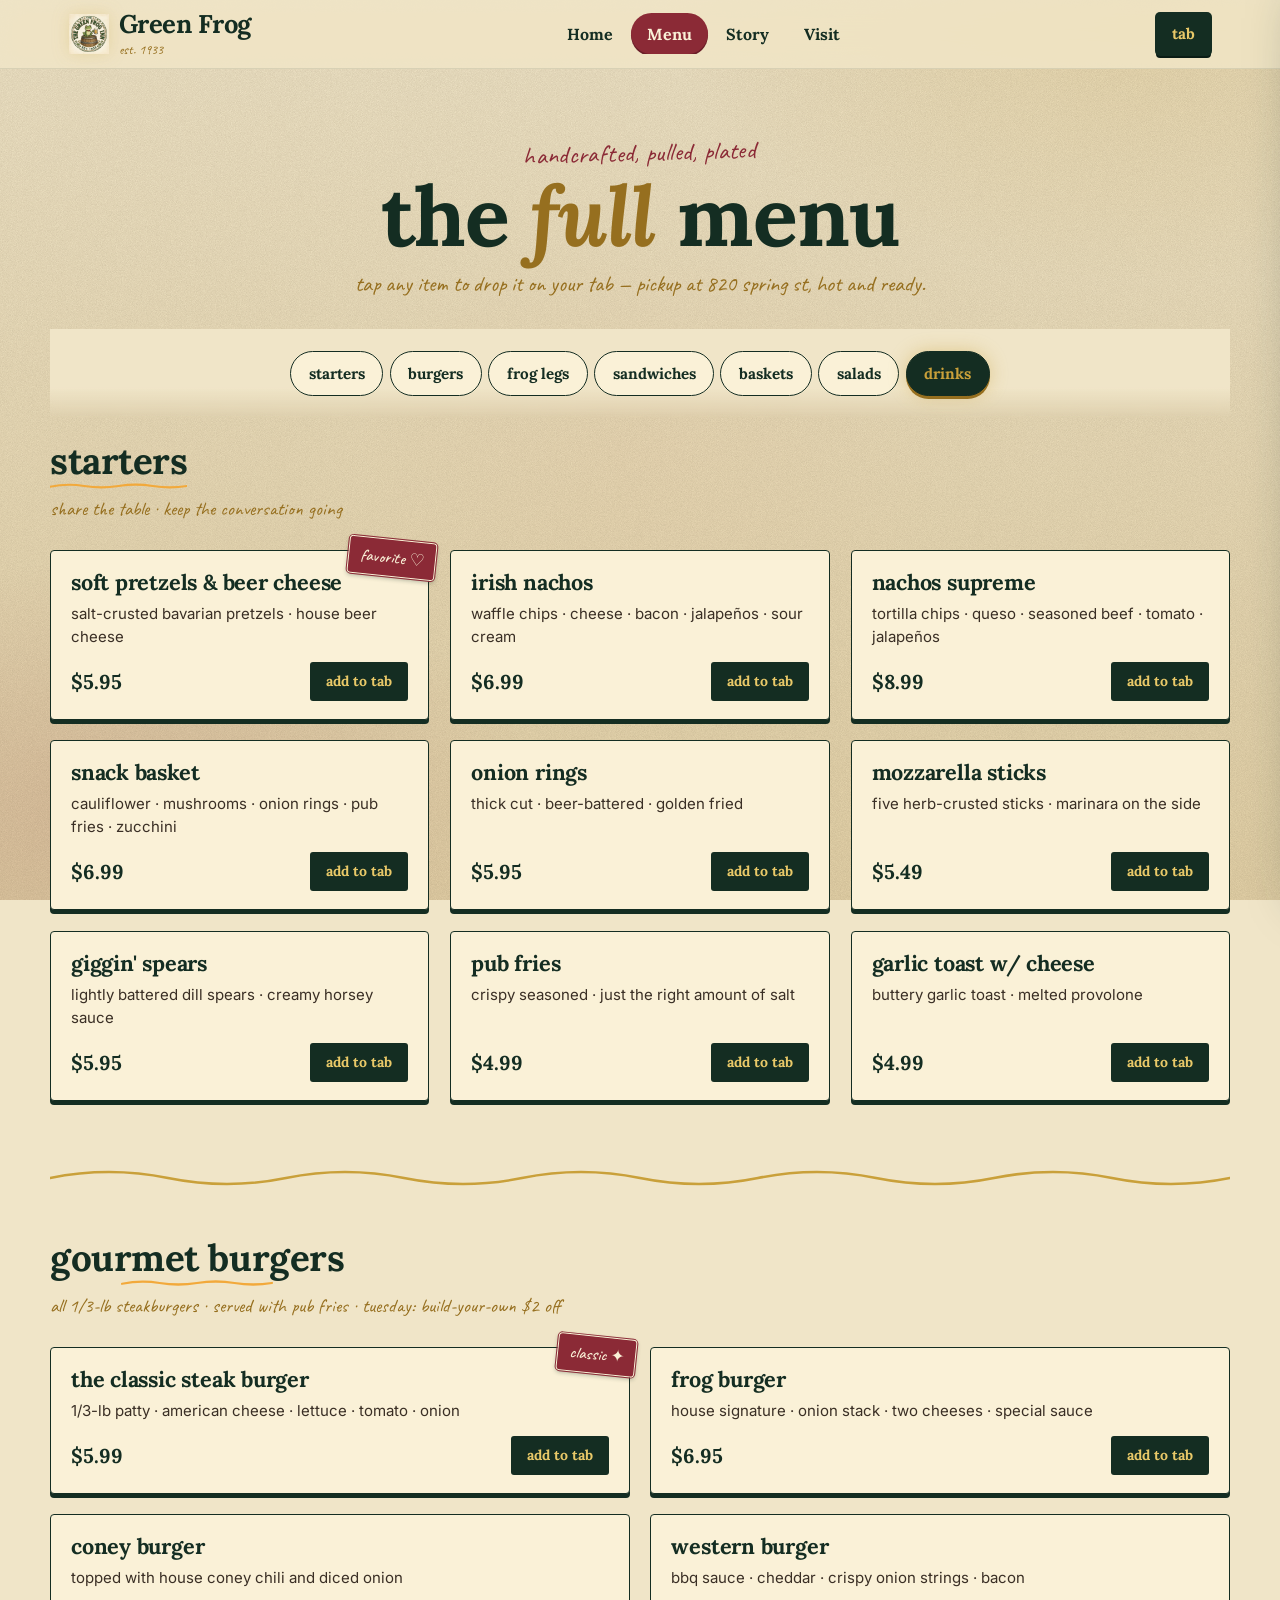
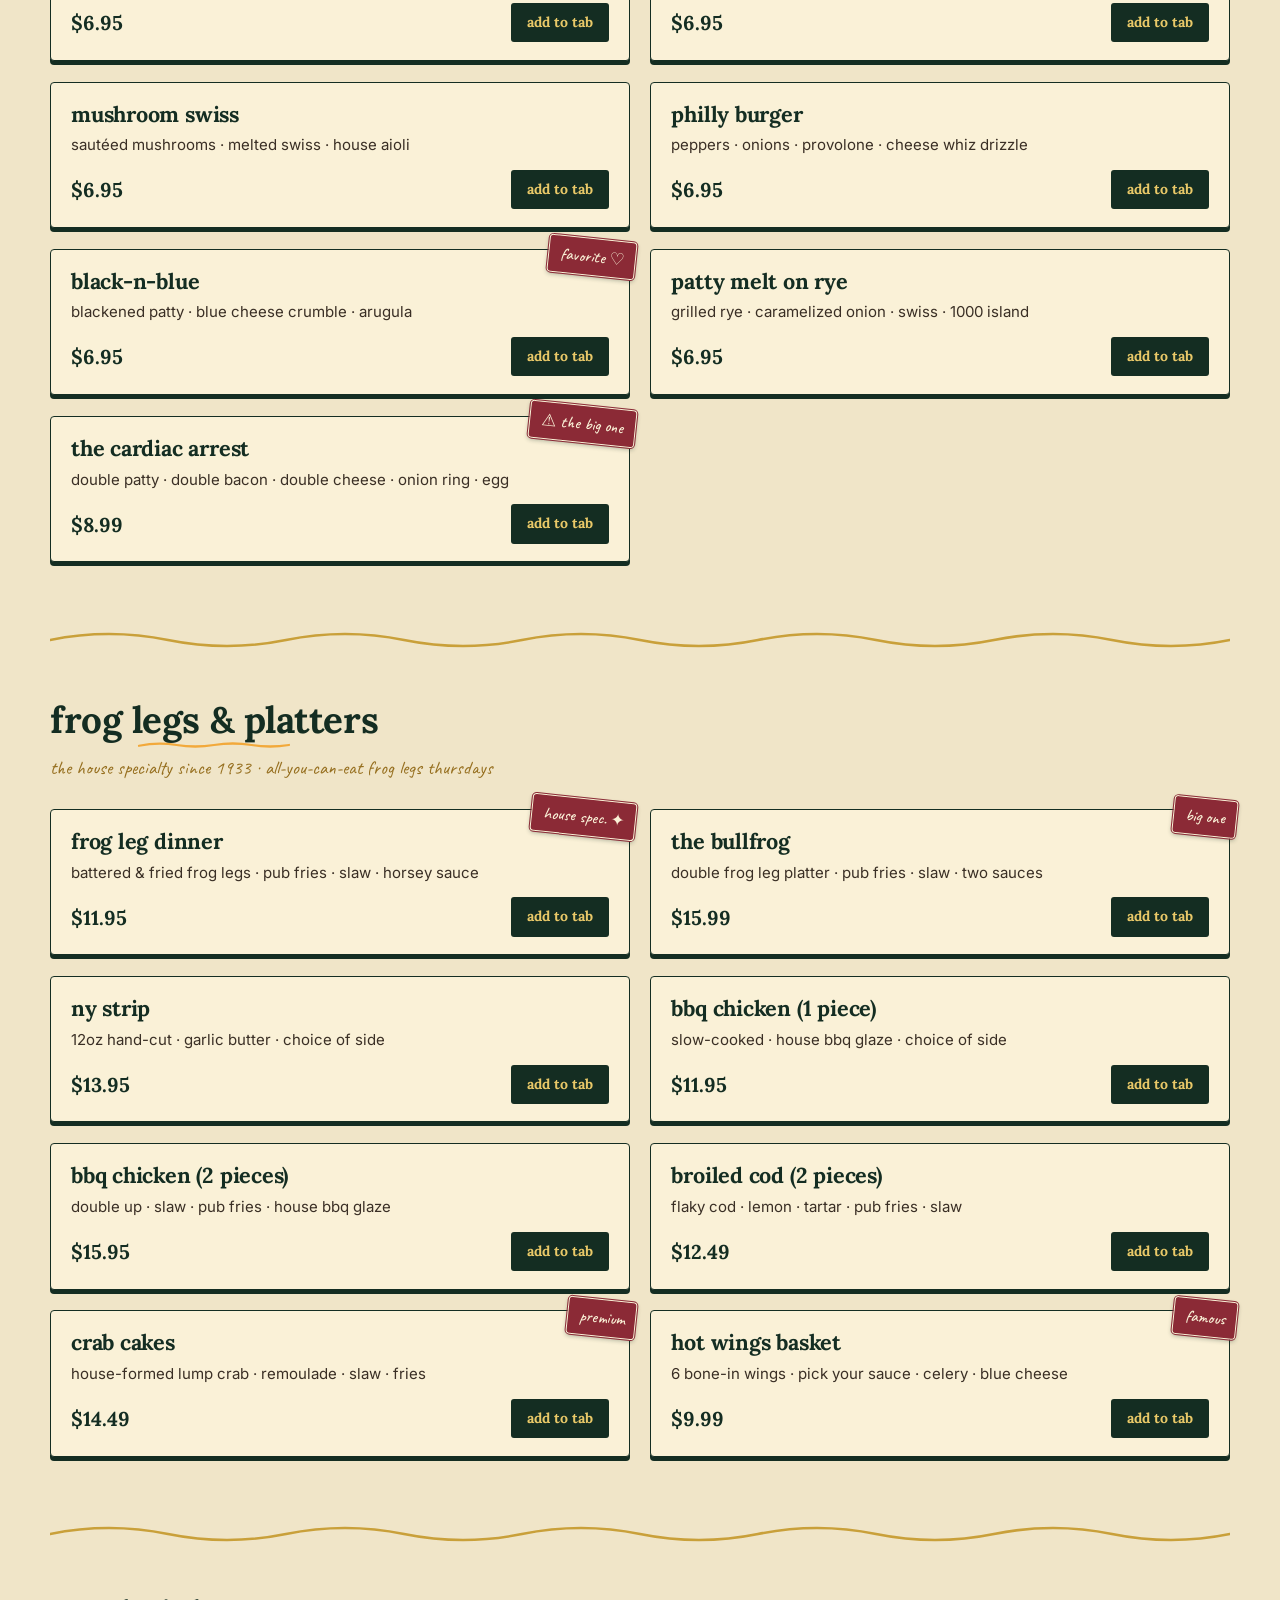
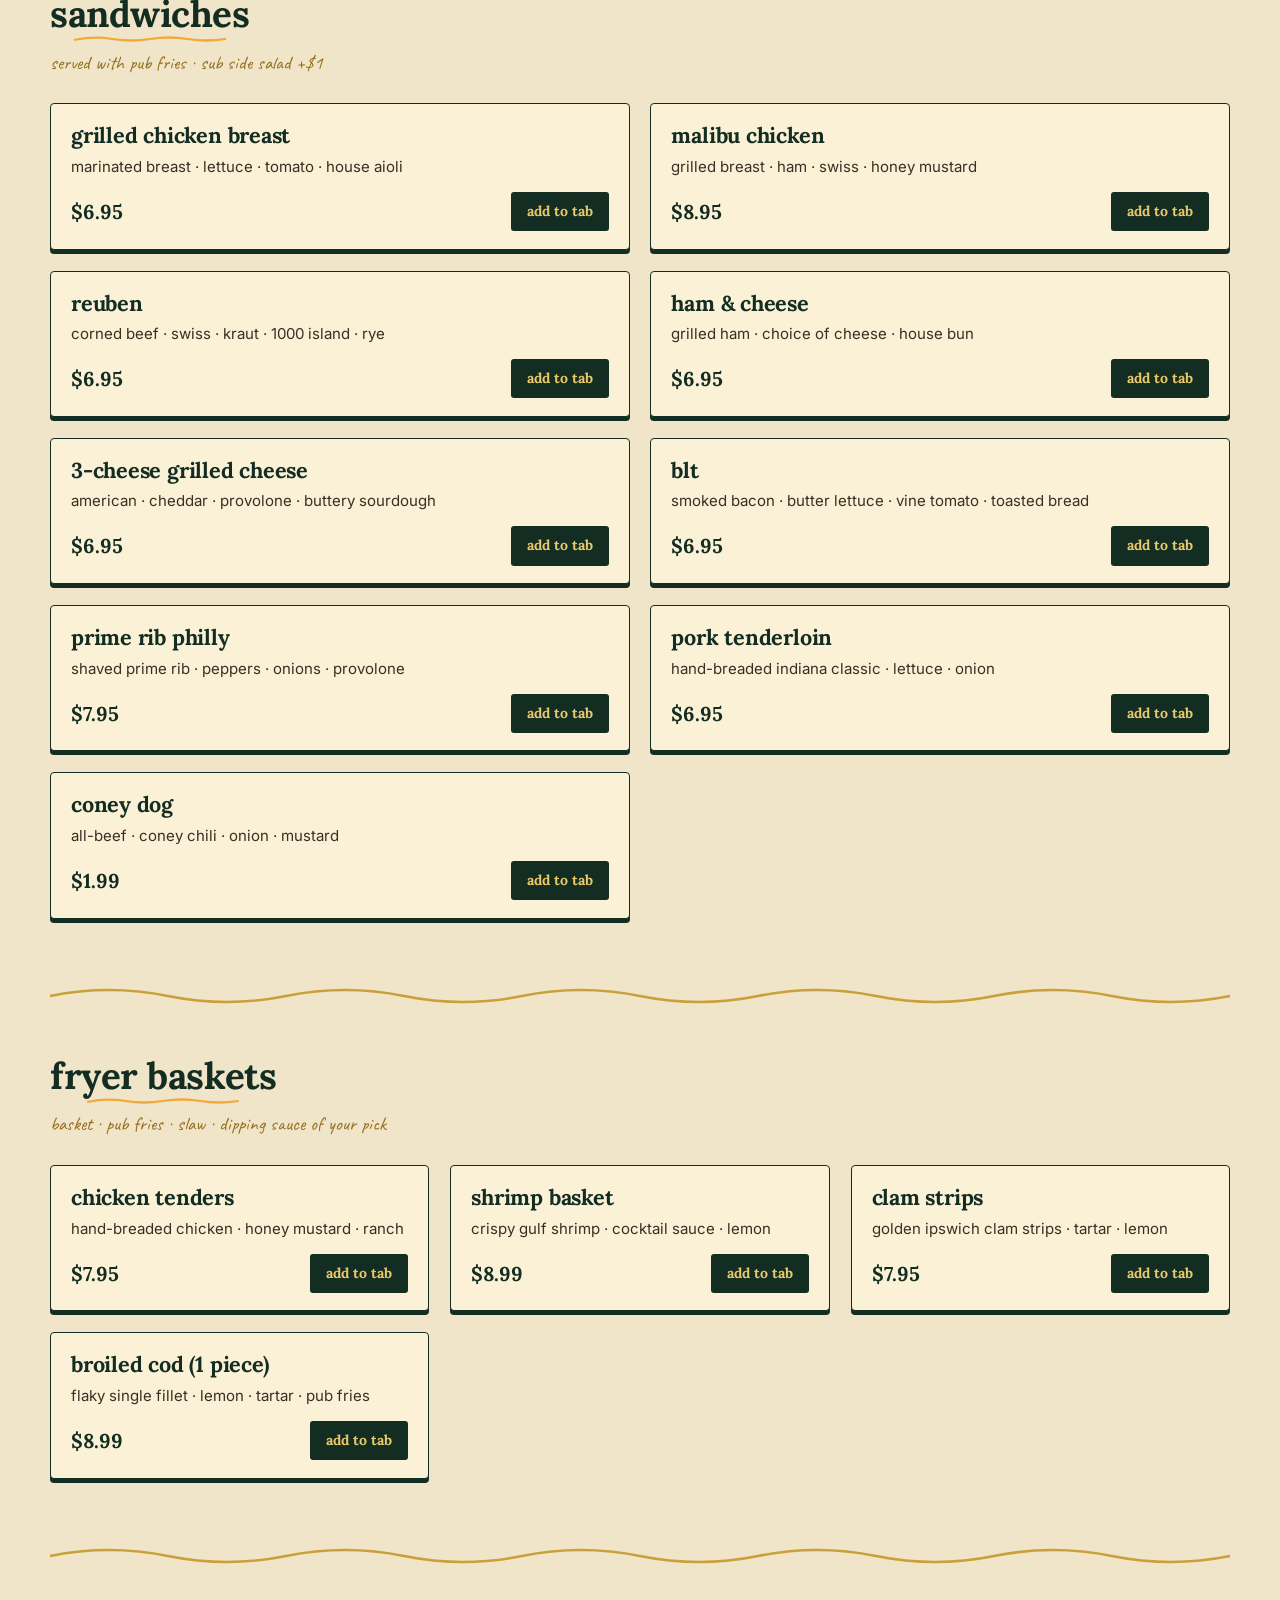
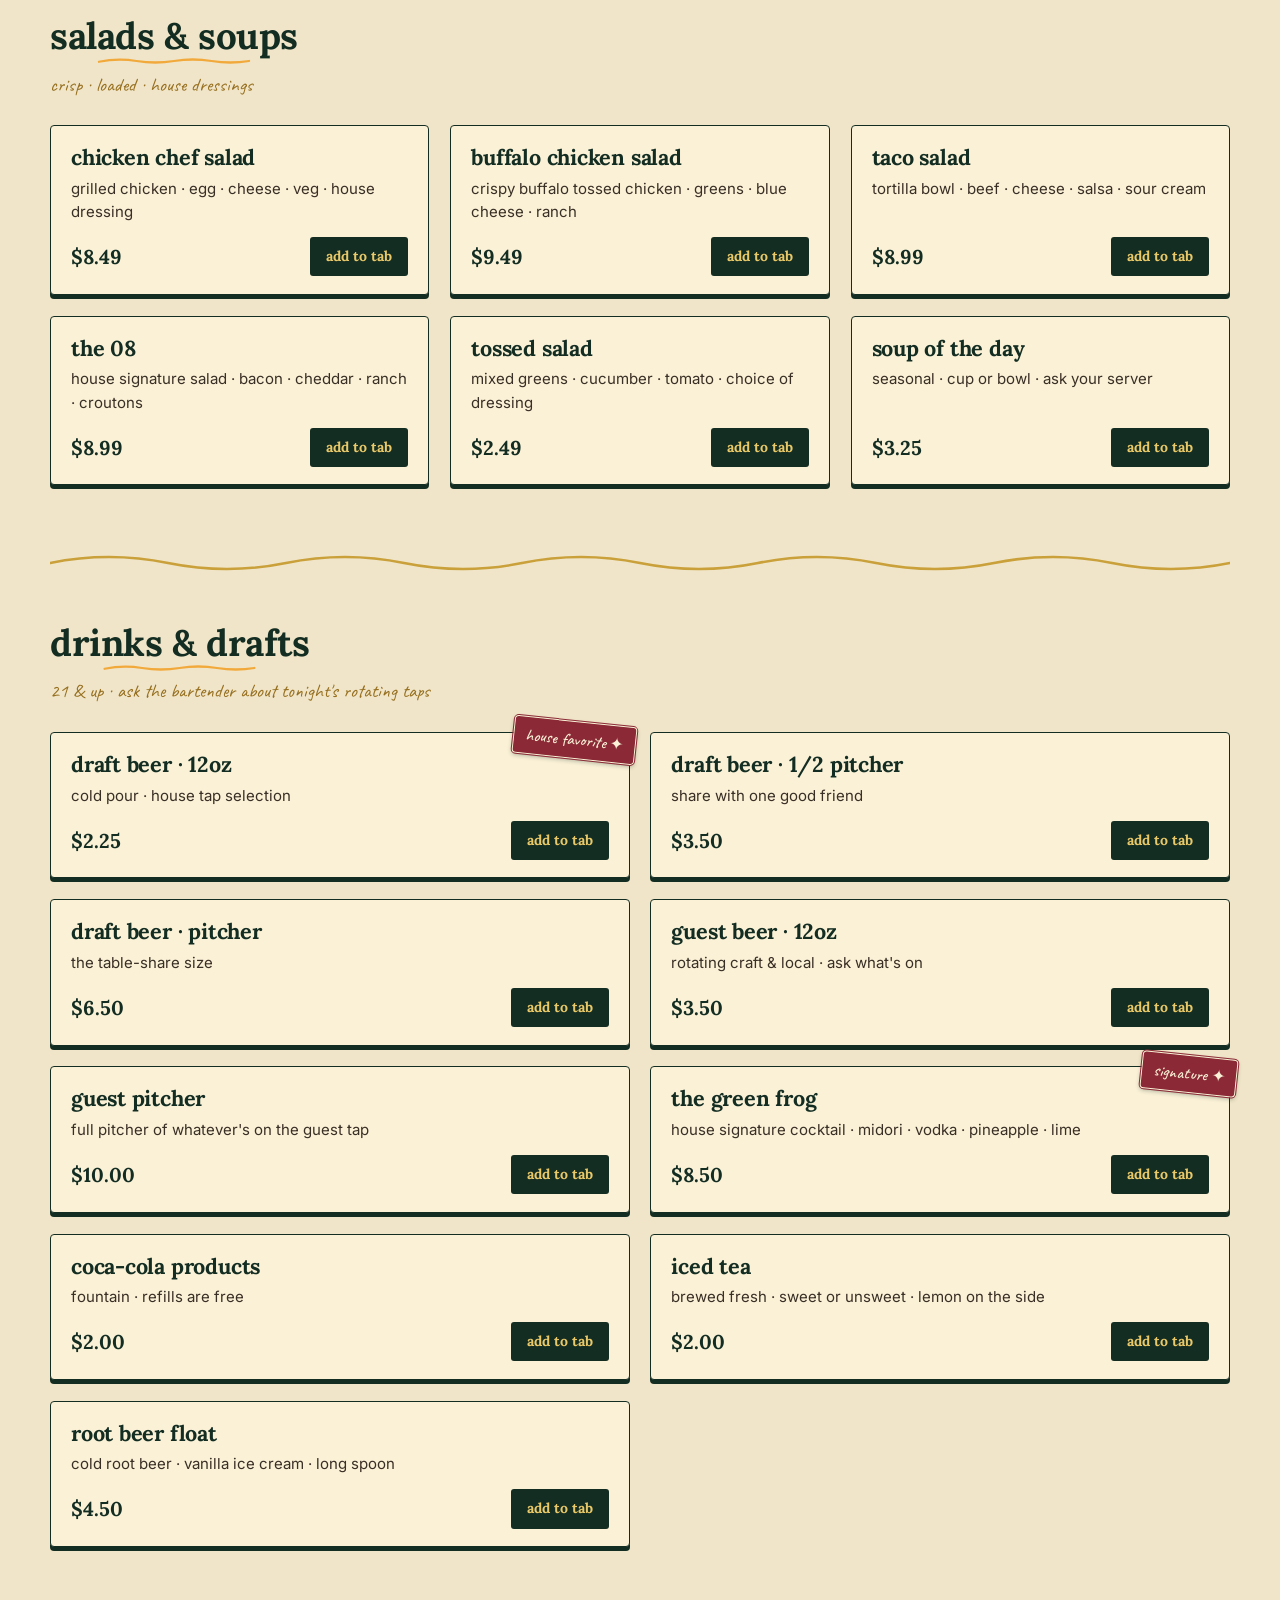
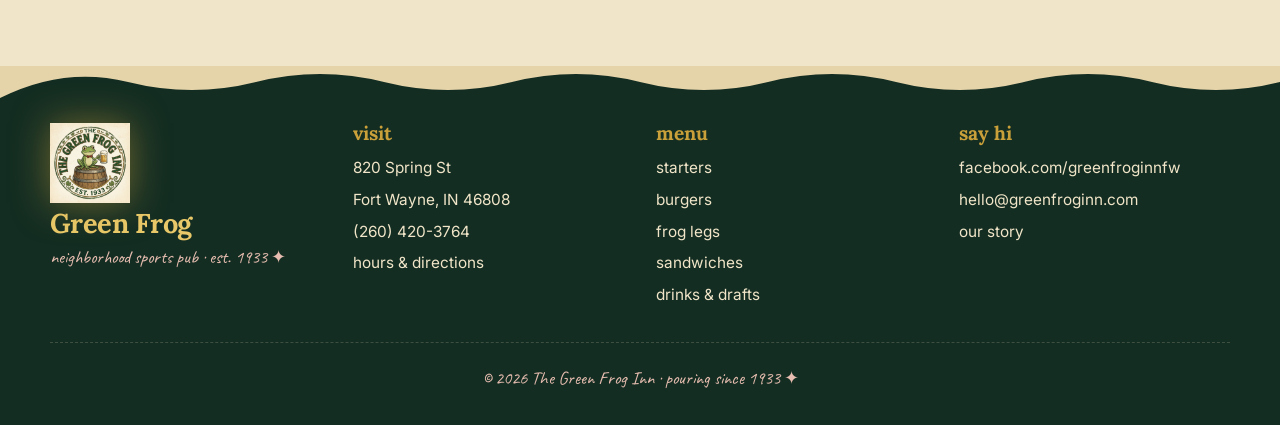
==== commit 4490bbb4: "restyle: family heirloom scrapbook — Henry family tribute, Lora + Caveat + oxblood Replaces the "win" ====
--- a/menu.html
+++ b/menu.html
@@ -9,10 +9,11 @@
   <link rel="icon" href="assets/img/frog-nav.png">
   <link rel="preconnect" href="https://fonts.googleapis.com">
   <link rel="preconnect" href="https://fonts.gstatic.com" crossorigin>
-  <link href="https://fonts.googleapis.com/css2?family=Caveat:wght@400;500;600;700&family=Inter:wght@400;500;600;700;800;900&family=Playfair+Display:ital,wght@0,400..900;1,400..900&display=swap" rel="stylesheet">
+  <link href="https://fonts.googleapis.com/css2?family=Caveat:wght@400;500;600;700&family=Dancing+Script:wght@500;600;700&family=Inter:wght@400;500;600;700;800;900&family=Lora:ital,wght@0,400..700;1,400..700&display=swap" rel="stylesheet">
   <link rel="stylesheet" href="assets/css/base.css">
   <link rel="stylesheet" href="assets/css/components.css">
   <link rel="stylesheet" href="assets/css/pages.css">
+  <link rel="stylesheet" href="assets/css/scrapbook.css">
 </head>
 <body>
 
--- a/assets/css/base.css
+++ b/assets/css/base.css
@@ -1,55 +1,70 @@
 /* =========================================================
-   THE GREEN FROG INN — Base + Tokens
-   "Pond & brass": neighborhood sports pub established 1933.
-   Vintage tavern. Forest green. Warm brass. Lily pads.
-   Come for the drinks, stay for the company.
+   THE GREEN FROG INN — Base + Tokens (v2 · scrapbook)
+   "From Mama Frog to Mama Frog Jr."
+   A family heirloom of a corner pub. Spring & Sherman, est. 1933.
+   Layout philosophy: scrapbook collage, taped polaroids, ribbon
+   dividers, handwritten margins. Imperfect on purpose.
    ========================================================= */
 
 :root {
   /* ---------- Color palette ---------- */
-  /* Forest — primary canvas (deep moss/pond green) */
-  --midnight:      #1B3329;  /* deep forest, almost black-green */
-  --midnight-deep: #0F1F18;  /* darkest pond ink */
-  --dusk:          #2E4D3C;  /* lighter forest */
-  --dusk-2:        #426B53;  /* hover/border forest */
-
-  /* Brass — primary accent (warm pub brass/gold) */
+  /* Forest — primary (deeper, more saturated than v1) */
+  --midnight:      #142D22;  /* deep forest, almost-black green */
+  --midnight-deep: #0A1C15;  /* darkest pond */
+  --dusk:          #2A4634;  /* lighter forest */
+  --dusk-2:        #406547;  /* hover/border */
+
+  /* Brass — secondary metallic accent (gilded letter, frame, scroll) */
   --ember:         #C9A03A;  /* warm brass */
-  --ember-deep:    #9D7C26;  /* deeper antiqued brass */
+  --ember-deep:    #966F1F;  /* deeper antiqued brass */
   --ember-glow:    #E8C868;  /* polished brass glow */
 
-  /* Honey — secondary warm (gilded gold) */
-  --honey:         #D9B65D;  /* honey gold */
-  --honey-soft:    #F2DD9C;  /* soft honey */
-
-  /* Moss — sage/lily-pad green accent */
+  /* Oxblood — the new heart accent (red ribbon, stamp, love letter) */
+  --oxblood:       #8B2A36;  /* warm oxblood red */
+  --oxblood-deep:  #6A1E28;  /* deep blood red */
+  --oxblood-soft:  #B85664;  /* soft rose-red */
+
+  /* Dusty rose — softer companion accent (Mama Frog energy) */
+  --rose:          #C8806E;  /* dusty rose */
+  --rose-soft:     #E6BDB0;  /* soft sand-pink */
+  --rose-deep:     #9B5947;  /* clay rose */
+
+  /* Moss — kept for variation */
   --moss:          #6F9456;  /* lily pad green */
   --moss-deep:     #4B6E3A;  /* leaf-back deep green */
 
-  /* Peach — copper rust accent (warm) */
-  --peach:         #C77441;  /* copper rust */
-  --peach-soft:    #E8C29B;  /* soft warm sand */
-
-  /* Parchment — page backdrop (aged paper) */
-  --cream:         #F2E7C7;  /* warm aged cream */
-  --cream-2:       #E8D9AE;  /* deeper cream parchment */
-  --cream-3:       #D3BD86;  /* sandstone */
-  --paper:         #FBF4DC;  /* lightest aged paper */
+  /* Honey — kept as warm yellow */
+  --honey:         #D9B65D;
+  --honey-soft:    #F2DD9C;
+
+  /* Peach is now mapped to dusty rose for cascade compatibility */
+  --peach:         var(--rose);
+  --peach-soft:    var(--rose-soft);
+
+  /* Parchment — page backdrops (more aged, more newsprint) */
+  --cream:         #F0E5C8;  /* aged scrapbook page */
+  --cream-2:       #E5D3A9;  /* deeper aged paper */
+  --cream-3:       #C8AB75;  /* tan masking tape */
+  --paper:         #FAF1D7;  /* lightest newsprint */
+  --paper-warm:    #F7E9C2;  /* warmer notepaper */
 
   /* Neutrals */
-  --ink:           #1A1410;  /* darkest brown-black */
-  --ink-soft:      #3A2F25;  /* warm dark */
+  --ink:           #1A1410;
+  --ink-soft:      #3A2F25;
+  --ink-fade:      #5B4A38;  /* softer ink for handwritten captions */
   --bone:          #FCF6E2;
 
-  /* Pond / frog accent */
-  --pond:          #0F2D24;  /* deep pond water */
-  --frog-belly:    #E8DC9B;  /* pale frog-belly yellow-cream */
-  --lily-bloom:    #F2C2D8;  /* lily bloom pink (subtle accent) */
-
-  /* ---------- Type ---------- */
-  --font-display: 'Playfair Display', 'Iowan Old Style', Georgia, serif;
+  /* Pond / frog */
+  --pond:          #0F2D24;
+  --frog-belly:    #E8DC9B;
+  --tape:          rgba(232, 200, 104, .65); /* translucent masking tape */
+  --tape-shadow:   rgba(20, 45, 34, .12);
+
+  /* ---------- Type — heirloom letter feel ---------- */
+  --font-display: 'Lora', 'Iowan Old Style', Georgia, serif;
   --font-body:    'Inter', system-ui, -apple-system, sans-serif;
   --font-hand:    'Caveat', 'Bradley Hand', cursive;
+  --font-script:  'Dancing Script', 'Caveat', cursive;
   --font-mono:    'JetBrains Mono', 'Courier New', monospace;
 
   /* ---------- Sizing ---------- */
@@ -59,42 +74,40 @@
   --fs-h6:      1.15rem;
   --fs-h5:      1.4rem;
   --fs-h4:      1.85rem;
-  --fs-h3:      2.4rem;
-  --fs-h2:      clamp(2rem, 4.6vw, 3.6rem);
-  --fs-h1:      clamp(2.2rem, 7vw, 5.6rem);
+  --fs-h3:      2.3rem;
+  --fs-h2:      clamp(2rem, 4.6vw, 3.4rem);
+  --fs-h1:      clamp(2.1rem, 7vw, 5.2rem);
   --fs-mega:    clamp(3.4rem, 11vw, 8.4rem);
 
   /* ---------- Spacing ---------- */
-  --gap-1: .35rem;
-  --gap-2: .7rem;
-  --gap-3: 1.1rem;
-  --gap-4: 1.6rem;
-  --gap-5: 2.4rem;
-  --gap-6: 3.5rem;
-  --gap-7: 5rem;
-  --gap-8: 7rem;
+  --gap-1: .35rem;  --gap-2: .7rem;  --gap-3: 1.1rem;
+  --gap-4: 1.6rem;  --gap-5: 2.4rem; --gap-6: 3.5rem;
+  --gap-7: 5rem;    --gap-8: 7rem;
 
   /* ---------- Radii ---------- */
   --r-blob:   55% 45% 60% 40% / 40% 55% 45% 60%;
   --r-blob-2: 38% 62% 45% 55% / 60% 30% 70% 40%;
   --r-pill:   999px;
-  --r-card:   16px;
-  --r-soft:   12px;
-
-  /* ---------- Shadows ---------- */
-  --sh-paper:    0 1px 0 rgba(15,31,24,.04), 0 18px 32px -14px rgba(15,31,24,.28);
-  --sh-pop:      0 6px 0 var(--midnight);
-  --sh-pop-sm:   0 4px 0 var(--midnight);
+  --r-card:   14px;
+  --r-soft:   10px;
+  --r-paper:  2px;        /* paper edges are nearly square */
+
+  /* ---------- Shadows — softer, paper-lifted ---------- */
+  --sh-paper:    0 1px 2px rgba(20,45,34,.08), 0 12px 24px -10px rgba(20,45,34,.30);
+  --sh-tape:     0 4px 10px -3px rgba(20,45,34,.25), 0 1px 0 rgba(255,255,255,.4) inset;
+  --sh-polaroid: 0 1px 2px rgba(20,45,34,.10), 0 22px 40px -14px rgba(20,45,34,.45);
+  --sh-pop:      0 5px 0 var(--midnight);
+  --sh-pop-sm:   0 3px 0 var(--midnight);
   --sh-pop-ember:0 4px 0 var(--ember-deep);
-  --sh-glow:     0 0 24px rgba(201,160,58,.45), 0 0 50px rgba(201,160,58,.18);
-  --sh-glow-sm:  0 0 14px rgba(201,160,58,.55);
-  --sh-glow-moss:0 0 18px rgba(111,148,86,.40);
+  --sh-glow:     0 0 22px rgba(201,160,58,.40), 0 0 48px rgba(201,160,58,.16);
+  --sh-glow-sm:  0 0 12px rgba(201,160,58,.50);
+  --sh-glow-rose:0 0 18px rgba(200,128,110,.35);
 
   /* ---------- Motion ---------- */
-  --ease-glow:    cubic-bezier(.22,.61,.36,1);
-  --ease-bouncy:  cubic-bezier(.34,1.32,.64,1);
-  --ease-soft:    cubic-bezier(.4,.05,.2,1);
-  --ease-hop:     cubic-bezier(.5,1.8,.4,.9);
+  --ease-glow:   cubic-bezier(.22,.61,.36,1);
+  --ease-bouncy: cubic-bezier(.34,1.32,.64,1);
+  --ease-soft:   cubic-bezier(.4,.05,.2,1);
+  --ease-hop:    cubic-bezier(.5,1.8,.4,.9);
 }
 
 /* ---------- Reset ---------- */
@@ -104,7 +117,7 @@
   font-family: var(--font-body);
   font-size: var(--fs-body);
   font-weight: 400;
-  line-height: 1.6;
+  line-height: 1.65;
   color: var(--ink-soft);
   background: var(--cream);
   overflow-x: hidden;
@@ -119,22 +132,22 @@
 ul { list-style: none; }
 input, textarea, select { font: inherit; color: inherit; }
 
-/* ---------- Page atmosphere — aged parchment + pond mist ---------- */
+/* ---------- Page atmosphere — aged newsprint + faint stains ---------- */
 body::before {
   content: "";
   position: fixed; inset: 0; z-index: 0; pointer-events: none;
-  opacity: .25; mix-blend-mode: multiply;
-  background-image: url("data:image/svg+xml;utf8,<svg xmlns='http://www.w3.org/2000/svg' width='260' height='260'><filter id='n'><feTurbulence type='fractalNoise' baseFrequency='1.5' numOctaves='2' stitchTiles='stitch'/><feColorMatrix values='0 0 0 0 0.12 0 0 0 0 0.10 0 0 0 0 0.07 0 0 0 0.55 0'/></filter><rect width='100%' height='100%' filter='url(%23n)'/></svg>");
-}
-
-/* Forest-to-amber wash, anchored to scroll — pond reflection */
+  opacity: .32; mix-blend-mode: multiply;
+  background-image: url("data:image/svg+xml;utf8,<svg xmlns='http://www.w3.org/2000/svg' width='340' height='340'><filter id='n'><feTurbulence type='fractalNoise' baseFrequency='1.2' numOctaves='2' stitchTiles='stitch'/><feColorMatrix values='0 0 0 0 0.15 0 0 0 0 0.12 0 0 0 0 0.08 0 0 0 0.6 0'/></filter><rect width='100%' height='100%' filter='url(%23n)'/></svg>");
+}
+
+/* Warm forest-to-rose wash, anchored to scroll */
 body::after {
   content: "";
   position: fixed; inset: 0; z-index: -1; pointer-events: none;
   background:
-    radial-gradient(55% 45% at 90% 0%, rgba(201,160,58,.22), transparent 70%),
-    radial-gradient(50% 40% at 8% 88%, rgba(75,110,58,.20), transparent 70%),
-    radial-gradient(30% 30% at 50% 50%, rgba(232,194,155,.10), transparent 70%),
+    radial-gradient(55% 45% at 90% 0%, rgba(201,160,58,.18), transparent 70%),
+    radial-gradient(50% 40% at 8% 90%, rgba(139,42,54,.12), transparent 70%),
+    radial-gradient(35% 35% at 50% 50%, rgba(232,194,155,.12), transparent 70%),
     linear-gradient(180deg, var(--cream) 0%, var(--cream-2) 100%);
 }
 
@@ -143,32 +156,37 @@
 /* ---------- Typography presets ---------- */
 .eyebrow {
   font-family: var(--font-hand);
-  font-size: 1.4rem;
-  color: var(--ember-deep);
+  font-size: 1.55rem;
+  color: var(--oxblood);
   display: inline-block;
-  letter-spacing: .02em;
+  letter-spacing: .015em;
+  transform: rotate(-1.5deg);
 }
 .hand {
   font-family: var(--font-hand);
-  color: var(--ember-deep);
+  color: var(--oxblood);
   font-weight: 500;
 }
+.hand--brass { color: var(--ember-deep); }
+.hand--ink   { color: var(--ink-fade); }
+
 .display {
   font-family: var(--font-display);
-  font-weight: 800;
-  letter-spacing: -.02em;
-  line-height: .95;
+  font-weight: 700;
+  font-style: italic;
+  letter-spacing: -.015em;
+  line-height: 1.0;
   color: var(--midnight);
 }
 
 h1, h2, h3, h4 {
   font-family: var(--font-display);
-  font-weight: 800;
-  line-height: 1.05;
-  letter-spacing: -.018em;
+  font-weight: 700;
+  line-height: 1.08;
+  letter-spacing: -.012em;
   color: var(--midnight);
 }
-h1 { font-size: var(--fs-h1); line-height: 1.0; }
+h1 { font-size: var(--fs-h1); line-height: 1.02; }
 h2 { font-size: var(--fs-h2); }
 h3 { font-size: var(--fs-h3); }
 h4 { font-size: var(--fs-h4); }
@@ -176,7 +194,7 @@
 strong { color: var(--midnight); font-weight: 700; }
 em {
   font-style: italic;
-  color: var(--ember-deep);
+  color: var(--oxblood);
   font-family: var(--font-display);
 }
 
@@ -187,11 +205,11 @@
 .section-tight { padding-block: var(--gap-6); }
 
 /* ---------- Selection / Focus ---------- */
-::selection { background: var(--ember); color: var(--midnight); }
+::selection { background: var(--oxblood); color: var(--paper); }
 :focus-visible {
-  outline: 2px solid var(--ember-deep);
+  outline: 2px solid var(--oxblood);
   outline-offset: 3px;
-  border-radius: 6px;
+  border-radius: 4px;
 }
 
 /* ---------- Reveal on scroll ---------- */
@@ -206,63 +224,38 @@
 [data-reveal][data-reveal-delay="3"] { transition-delay: .28s; }
 [data-reveal][data-reveal-delay="4"] { transition-delay: .38s; }
 
-/* ---------- Brass glow animation (signature) ---------- */
+/* JS-fallback: if Intersection Observer never fires (slow paint, screenshot
+   capture, reduced-motion), reveal everything after 1.2s so content is never
+   permanently invisible. */
+@keyframes scrapbook-fallback-reveal { to { opacity: 1; transform: none; } }
+[data-reveal]:not(.is-revealed) {
+  animation: scrapbook-fallback-reveal .8s var(--ease-soft) 1.2s forwards;
+}
+
+/* ---------- Brass / rose glow animations ---------- */
 @keyframes ember-pulse {
-  0%, 100% {
-    box-shadow:
-      0 0 0 rgba(201,160,58,0),
-      0 0 18px rgba(201,160,58,.45),
-      0 0 40px rgba(201,160,58,.18);
-  }
-  50% {
-    box-shadow:
-      0 0 2px rgba(232,200,104,.7),
-      0 0 36px rgba(201,160,58,.65),
-      0 0 70px rgba(201,160,58,.35);
-  }
-}
-
-/* ---------- Lily pad drift (replaces firefly drift) ---------- */
+  0%, 100% { box-shadow: 0 0 0 rgba(201,160,58,0), 0 0 18px rgba(201,160,58,.40), 0 0 40px rgba(201,160,58,.18); }
+  50%      { box-shadow: 0 0 2px rgba(232,200,104,.70), 0 0 32px rgba(201,160,58,.60), 0 0 70px rgba(201,160,58,.30); }
+}
 @keyframes firefly-drift {
   0%, 100% { transform: translate(0, 0) rotate(0deg); }
   25%      { transform: translate(8px, -10px) rotate(6deg); }
   50%      { transform: translate(-4px, -18px) rotate(-4deg); }
   75%      { transform: translate(-10px, -6px) rotate(3deg); }
 }
-
-/* ---------- Frog hop (the signature motion) ---------- */
 @keyframes frog-hop {
   0%, 60%, 100% { transform: translateY(0); }
   20%           { transform: translateY(-14px) scaleY(.96); }
   35%           { transform: translateY(-6px)  scaleY(1.06); }
 }
-
-/* ---------- Pond ripple ---------- */
-@keyframes pond-ripple {
-  0%   { transform: scale(.85); opacity: 0; }
-  20%  { opacity: .6; }
-  100% { transform: scale(1.8); opacity: 0; }
-}
-
-/* ---------- Brass flicker (lantern flicker, gentle) ---------- */
 @keyframes glow-flicker {
-  0%, 100% { opacity: .9;  filter: brightness(1); }
-  45%      { opacity: 1;   filter: brightness(1.12); }
-  55%      { opacity: .8;  filter: brightness(.94); }
-}
-
-/* ---------- Bubble float (rising bubbles in hero) ---------- */
-@keyframes bubble-rise {
-  0%   { transform: translateY(0)     scale(.85); opacity: 0; }
-  10%  { opacity: .8; }
-  90%  { opacity: .55; }
-  100% { transform: translateY(-180px) scale(1.15); opacity: 0; }
-}
-
-/* ---------- Beer foam wobble (subtle, for accents) ---------- */
-@keyframes foam-wobble {
-  0%, 100% { transform: translateY(0)  rotate(0deg); }
-  50%      { transform: translateY(-2px) rotate(.6deg); }
+  0%, 100% { opacity: .9; filter: brightness(1); }
+  45%      { opacity: 1;  filter: brightness(1.12); }
+  55%      { opacity: .8; filter: brightness(.94); }
+}
+@keyframes paper-sway {
+  0%, 100% { transform: rotate(var(--rotate, -2deg)); }
+  50%      { transform: rotate(calc(var(--rotate, -2deg) + 0.8deg)) translateY(-2px); }
 }
 
 /* ---------- Reduced motion ---------- */
@@ -273,4 +266,5 @@
     transition-duration: 0.01ms !important;
     scroll-behavior: auto !important;
   }
-}
+  [data-reveal]:not(.is-revealed) { opacity: 1; transform: none; }
+}
--- a/assets/css/scrapbook.css
+++ b/assets/css/scrapbook.css
@@ -0,0 +1,450 @@
+/* =========================================================
+   v2 · SCRAPBOOK COMPONENTS
+   Tape strips, ticket stubs, receipts, ribbons, handwritten
+   captions. Cindy's clippings + Liz's notes on the bar wall.
+   ========================================================= */
+
+/* ---------- Tape strips ---------- */
+.taped { position: relative; }
+.taped::before,
+.taped::after {
+  content: "";
+  position: absolute;
+  width: 88px; height: 22px;
+  background: var(--tape);
+  border-radius: 2px;
+  box-shadow: 0 1px 2px var(--tape-shadow), inset 0 0 0 1px rgba(255,255,255,.25);
+  z-index: 3;
+  pointer-events: none;
+  background-image:
+    repeating-linear-gradient(135deg,
+      rgba(255,255,255,.18) 0 8px,
+      transparent 8px 16px);
+}
+.taped::before { top: -8px; left: 16px; transform: rotate(-5deg); }
+.taped::after  { bottom: -8px; right: 16px; transform: rotate(4deg); }
+.taped--single::after { display: none; }
+.taped--corner-tl::before {
+  top: -10px; left: -10px;
+  width: 60px; height: 18px;
+  transform: rotate(-42deg);
+}
+
+/* ---------- Polaroid v2 ---------- */
+.polaroid {
+  background: var(--paper);
+  padding: 14px 14px 30px;
+  border-radius: var(--r-paper);
+  box-shadow: var(--sh-polaroid);
+  position: relative;
+  --rotate: -2deg;
+  transform: rotate(var(--rotate));
+  transition: transform .35s var(--ease-glow), box-shadow .35s;
+}
+.polaroid:hover {
+  transform: rotate(calc(var(--rotate) * 0.4)) translateY(-3px);
+  box-shadow: 0 2px 4px rgba(20,45,34,.10), 0 30px 50px -16px rgba(20,45,34,.55);
+}
+.polaroid img {
+  width: 100%; aspect-ratio: 4/5; object-fit: cover;
+  border-radius: 1px;
+  background: var(--cream-3);
+  filter: saturate(.92) contrast(1.02);
+}
+.polaroid figcaption {
+  margin-top: 14px;
+  font-family: var(--font-hand);
+  font-size: 1.4rem;
+  color: var(--oxblood);
+  text-align: center;
+  transform: rotate(-1deg);
+  line-height: 1.1;
+}
+.polaroid--tilt-l { --rotate: -3.4deg; }
+.polaroid--tilt-r { --rotate:  2.6deg; }
+.polaroid--tilt-c { --rotate: -.7deg;  }
+
+/* ---------- Receipt ---------- */
+.receipt {
+  background: var(--paper);
+  padding: 1.4rem 1.6rem 1.6rem;
+  border-radius: 2px;
+  font-family: var(--font-mono);
+  font-size: .92rem;
+  color: var(--ink);
+  line-height: 1.55;
+  max-width: 320px;
+  box-shadow: var(--sh-paper);
+  position: relative;
+  --rotate: -1.4deg;
+  transform: rotate(var(--rotate));
+}
+.receipt::before,
+.receipt::after {
+  content: "";
+  position: absolute; left: 0; right: 0;
+  height: 10px;
+  background:
+    radial-gradient(circle at 6px 50%, var(--cream) 5px, transparent 6px) repeat-x;
+  background-size: 12px 10px;
+}
+.receipt::before { top: -1px; }
+.receipt::after  { bottom: -1px; transform: scaleY(-1); }
+.receipt__head {
+  text-align: center;
+  border-bottom: 1.5px dashed var(--ink-fade);
+  padding-bottom: .6rem;
+  margin-bottom: .8rem;
+  font-family: var(--font-display);
+  font-weight: 700;
+  letter-spacing: .04em;
+  text-transform: uppercase;
+}
+.receipt__row { display: flex; justify-content: space-between; margin: .25rem 0; }
+.receipt__row span:last-child { font-weight: 700; }
+.receipt__total {
+  border-top: 1.5px dashed var(--ink-fade);
+  margin-top: .8rem; padding-top: .6rem;
+  font-family: var(--font-display);
+  font-weight: 700; letter-spacing: .04em;
+  text-transform: uppercase; font-size: 1.05rem;
+  display: flex; justify-content: space-between;
+}
+.receipt__note {
+  text-align: center; margin-top: .8rem;
+  font-family: var(--font-hand); font-size: 1.2rem;
+  color: var(--oxblood); transform: rotate(-1deg);
+}
+
+/* ---------- Ticket stub ---------- */
+.ticket {
+  display: grid;
+  grid-template-columns: 1fr auto;
+  background: var(--paper-warm);
+  border: 1.5px solid var(--midnight);
+  border-radius: 4px;
+  position: relative;
+  box-shadow: var(--sh-paper);
+  overflow: hidden;
+  --rotate: -1.2deg;
+  transform: rotate(var(--rotate));
+  transition: transform .3s var(--ease-bouncy);
+}
+.ticket:hover { transform: rotate(calc(var(--rotate) * 0.3)) translateY(-2px); }
+.ticket__body {
+  padding: 1rem 1.2rem;
+  border-right: 2px dashed var(--midnight);
+  position: relative;
+}
+.ticket__body::before,
+.ticket__body::after {
+  content: "";
+  position: absolute; right: -8px;
+  width: 16px; height: 16px;
+  background: var(--cream);
+  border: 1.5px solid var(--midnight);
+  border-radius: 50%;
+}
+.ticket__body::before { top: -8px; }
+.ticket__body::after  { bottom: -8px; }
+.ticket__head { display: flex; align-items: baseline; gap: .6rem; margin-bottom: .35rem; }
+.ticket__num {
+  font-family: var(--font-mono);
+  font-size: .8rem; color: var(--ink-fade); letter-spacing: .08em;
+}
+.ticket__title {
+  font-family: var(--font-display);
+  font-weight: 700; color: var(--midnight);
+  font-size: 1.2rem; line-height: 1.15;
+}
+.ticket__sub { color: var(--ink-soft); font-size: .95rem; margin-top: .15rem; }
+.ticket__date {
+  padding: 1rem 1.2rem;
+  background: var(--oxblood); color: var(--paper);
+  display: grid; place-items: center;
+  text-align: center; min-width: 90px;
+}
+.ticket__day {
+  font-family: var(--font-display);
+  font-weight: 700; font-size: 1.8rem; line-height: 1;
+}
+.ticket__month {
+  font-family: var(--font-hand);
+  font-size: 1.1rem; margin-top: .15rem; opacity: .95;
+}
+
+/* ---------- Ribbon divider ---------- */
+.ribbon {
+  display: block; width: 100%;
+  position: relative; margin-block: var(--gap-4);
+  height: 40px;
+}
+.ribbon::before {
+  content: "";
+  position: absolute; inset: 14px 0 0 0;
+  background: var(--oxblood);
+  -webkit-mask: linear-gradient(90deg, transparent 0, black 8%, black 92%, transparent 100%);
+          mask: linear-gradient(90deg, transparent 0, black 8%, black 92%, transparent 100%);
+  box-shadow: 0 4px 6px -3px rgba(20,45,34,.4);
+}
+.ribbon::after {
+  content: "";
+  position: absolute; top: 26px; left: 50%;
+  width: 0; height: 0;
+  transform: translateX(-50%);
+  border-left: 14px solid transparent;
+  border-right: 14px solid transparent;
+  border-top: 14px solid var(--oxblood-deep);
+  filter: drop-shadow(0 2px 1px rgba(0,0,0,.2));
+}
+.ribbon__label {
+  position: absolute; left: 50%; top: 0;
+  transform: translate(-50%, 0) rotate(-2.5deg);
+  background: var(--paper);
+  border: 1.5px solid var(--oxblood);
+  padding: .3rem 1.1rem .35rem;
+  font-family: var(--font-hand);
+  font-size: 1.4rem; color: var(--oxblood);
+  border-radius: 4px;
+  box-shadow: 0 4px 0 var(--oxblood);
+  z-index: 2; white-space: nowrap;
+}
+
+/* ---------- Handwritten caption ---------- */
+.caption-hand {
+  font-family: var(--font-hand);
+  font-size: 1.5rem;
+  color: var(--ink-fade);
+  line-height: 1.15;
+  letter-spacing: .005em;
+  display: inline-block;
+  transform: rotate(-1.8deg);
+}
+.caption-hand--rose { color: var(--oxblood); }
+.caption-hand--ink  { color: var(--ink-soft); }
+
+/* ---------- Sticker ---------- */
+.sticker {
+  display: inline-grid; place-items: center;
+  width: 92px; height: 92px;
+  border-radius: 50%;
+  background: var(--oxblood); color: var(--paper);
+  font-family: var(--font-display); font-weight: 800;
+  font-size: .95rem; text-transform: uppercase;
+  letter-spacing: .06em; text-align: center;
+  line-height: 1.05; padding: 0 .5rem;
+  border: 3px dashed var(--paper);
+  outline: 2px solid var(--oxblood);
+  box-shadow: 0 8px 16px -4px rgba(20,45,34,.4);
+  transform: rotate(-12deg);
+}
+.sticker--brass { background: var(--ember); color: var(--midnight); border-color: var(--midnight); outline-color: var(--ember); }
+.sticker--moss  { background: var(--moss); color: var(--paper); border-color: var(--paper); outline-color: var(--moss-deep); }
+
+/* ---------- Note card (Mama Frog tribute) ---------- */
+.note-card {
+  position: relative;
+  background: var(--paper-warm);
+  padding: 2rem 2.2rem 2.4rem;
+  border-radius: 2px;
+  box-shadow: var(--sh-polaroid);
+  --rotate: -.8deg;
+  transform: rotate(var(--rotate));
+  background-image:
+    linear-gradient(transparent 0, transparent calc(1.65em - 1px), rgba(91,74,56,.12) calc(1.65em - 1px), rgba(91,74,56,.12) 1.65em, transparent 1.65em);
+  background-size: 100% 1.65em;
+  background-position: 0 1.2rem;
+}
+.note-card::before {
+  content: "";
+  position: absolute; left: 1.4rem; top: 0; bottom: 0;
+  width: 2px; background: var(--oxblood-soft); opacity: .7;
+}
+.note-card h3 {
+  font-family: var(--font-hand);
+  font-size: 2.2rem; color: var(--oxblood);
+  font-weight: 600; line-height: 1.05;
+  margin-bottom: .4rem;
+  transform: rotate(-.5deg); padding-left: .8rem;
+}
+.note-card p {
+  font-family: var(--font-hand);
+  font-size: 1.4rem; line-height: 1.4;
+  color: var(--ink-soft);
+  padding-left: .8rem; max-width: 100%;
+}
+.note-card__signoff {
+  font-family: var(--font-script, var(--font-hand));
+  font-size: 1.7rem;
+  color: var(--oxblood);
+  margin-top: 1rem; padding-left: .8rem;
+  font-style: italic;
+}
+
+/* ---------- Timeline ---------- */
+.timeline {
+  position: relative; padding: 1rem 0;
+  display: flex; flex-direction: column; gap: 1.2rem;
+}
+.timeline::before {
+  content: "";
+  position: absolute; left: 24px; top: 0; bottom: 0;
+  width: 3px;
+  background: linear-gradient(180deg, var(--oxblood) 0, var(--oxblood-soft) 80%, transparent);
+  border-radius: 3px;
+}
+.timeline__entry {
+  display: grid; grid-template-columns: 56px 1fr;
+  gap: 1rem; align-items: start; position: relative;
+}
+.timeline__year {
+  width: 56px; height: 56px; border-radius: 50%;
+  background: var(--midnight); color: var(--ember-glow);
+  display: grid; place-items: center;
+  font-family: var(--font-display);
+  font-weight: 700; font-size: .9rem;
+  border: 3px solid var(--paper);
+  box-shadow: 0 0 0 2px var(--oxblood), 0 4px 8px rgba(20,45,34,.3);
+  position: relative; z-index: 2;
+}
+.timeline__year--rose { background: var(--oxblood); color: var(--paper); }
+.timeline__year--gold { background: var(--ember);   color: var(--midnight); }
+.timeline__body { padding-top: .3rem; }
+.timeline__title {
+  font-family: var(--font-display);
+  font-weight: 700; font-size: 1.35rem;
+  color: var(--midnight); line-height: 1.15;
+  margin-bottom: .2rem;
+}
+.timeline__caption {
+  font-family: var(--font-hand);
+  font-size: 1.15rem; color: var(--oxblood);
+  margin-bottom: .5rem;
+}
+.timeline__text {
+  color: var(--ink-soft); line-height: 1.6;
+  font-size: 1rem;
+}
+@media (max-width: 540px) {
+  .timeline::before { left: 18px; }
+  .timeline__entry { grid-template-columns: 44px 1fr; }
+  .timeline__year { width: 44px; height: 44px; font-size: .8rem; }
+}
+
+/* ---------- Family quote ---------- */
+.fam-quote {
+  font-family: var(--font-display);
+  font-style: italic; font-weight: 500;
+  font-size: clamp(1.4rem, 2.6vw, 2.2rem);
+  color: var(--midnight); line-height: 1.25;
+  text-align: center; position: relative;
+  padding: 1.6rem 2rem;
+  max-width: 720px; margin: 0 auto;
+}
+.fam-quote::before {
+  content: "\201C";
+  position: absolute; top: -.6rem; left: -.2rem;
+  font-family: Georgia, serif;
+  font-size: 6rem; color: var(--oxblood);
+  line-height: 1; opacity: .4;
+}
+.fam-quote::after {
+  content: "\201D";
+  position: absolute; bottom: -2.4rem; right: -.2rem;
+  font-family: Georgia, serif;
+  font-size: 6rem; color: var(--oxblood);
+  line-height: 1; opacity: .4;
+}
+.fam-quote__attr {
+  display: block; margin-top: 1.1rem;
+  font-family: var(--font-hand); font-style: normal;
+  font-size: 1.4rem; color: var(--oxblood); font-weight: 500;
+}
+
+/* ---------- Button overrides — softer, less plastic ---------- */
+.btn { border-radius: 4px; }
+.btn--ember {
+  background: var(--oxblood); color: var(--paper);
+  box-shadow: 0 4px 0 var(--oxblood-deep);
+}
+.btn--ember:hover {
+  background: var(--oxblood-deep);
+  box-shadow: 0 7px 0 var(--oxblood-deep), 0 0 24px rgba(139,42,54,.4);
+}
+.btn--moss { background: var(--moss); }
+.btn--ghost { border-radius: 4px; }
+
+/* ---------- Item card override — flatter, more notepad ---------- */
+.item-card {
+  background: var(--paper);
+  border: 1.5px solid var(--midnight);
+  border-radius: 4px;
+  box-shadow: 0 4px 0 var(--midnight);
+}
+.item-card:hover {
+  transform: translate(-2px, -3px);
+  box-shadow: 0 7px 0 var(--midnight), 0 0 22px rgba(139,42,54,.18);
+  border-color: var(--oxblood);
+}
+.item-card__name {
+  font-family: var(--font-display);
+  font-style: normal;
+  font-weight: 700;
+}
+.item-card__add {
+  background: var(--midnight);
+  color: var(--ember-glow);
+  border-radius: 3px;
+}
+.item-card__add:hover {
+  background: var(--oxblood);
+  color: var(--paper);
+  box-shadow: 0 0 14px rgba(139,42,54,.5);
+}
+.item-card__sticker {
+  background: var(--oxblood);
+  color: var(--paper);
+  font-family: var(--font-hand);
+  border: 1.5px solid var(--paper);
+  outline: 1.5px solid var(--oxblood);
+  border-radius: 4px;
+  padding: .25rem .7rem;
+  box-shadow: 0 2px 4px rgba(20,45,34,.3);
+}
+
+/* ---------- Nav override — softer ---------- */
+.nav { background: rgba(240,229,200,.85); }
+.nav.is-scrolled { background: rgba(240,229,200,.96); }
+.nav__link.is-active {
+  background: var(--oxblood);
+  color: var(--paper);
+  box-shadow: 0 2px 0 var(--oxblood-deep);
+}
+.nav__cart {
+  background: var(--midnight);
+  color: var(--ember-glow);
+  border-radius: 4px;
+}
+.nav__cart:hover { background: var(--oxblood); color: var(--paper); }
+
+/* ---------- Footer override ---------- */
+.footer { background: var(--midnight); color: var(--cream); }
+.footer__brand-text { color: var(--ember-glow); }
+
+/* ---------- Highlight cards: flatter, scrap-cards ---------- */
+.highlight {
+  background: var(--paper);
+  border: 1.5px solid var(--midnight);
+  border-radius: 4px;
+  box-shadow: 0 5px 0 var(--midnight);
+}
+.highlight:nth-child(1) { transform: rotate(-1.5deg); }
+.highlight:nth-child(2) { transform: rotate(1.2deg); }
+.highlight:nth-child(3) { transform: rotate(-.6deg); }
+.highlight:hover {
+  transform: translateY(-4px) rotate(.2deg);
+  box-shadow: 0 9px 0 var(--midnight), 0 0 28px rgba(139,42,54,.18);
+}
+.highlight:nth-child(1) .highlight__icon { background: var(--oxblood); color: var(--paper); }
+.highlight:nth-child(2) .highlight__icon { background: var(--moss); color: var(--paper); }
+.highlight:nth-child(3) .highlight__icon { background: var(--ember); color: var(--midnight); }
